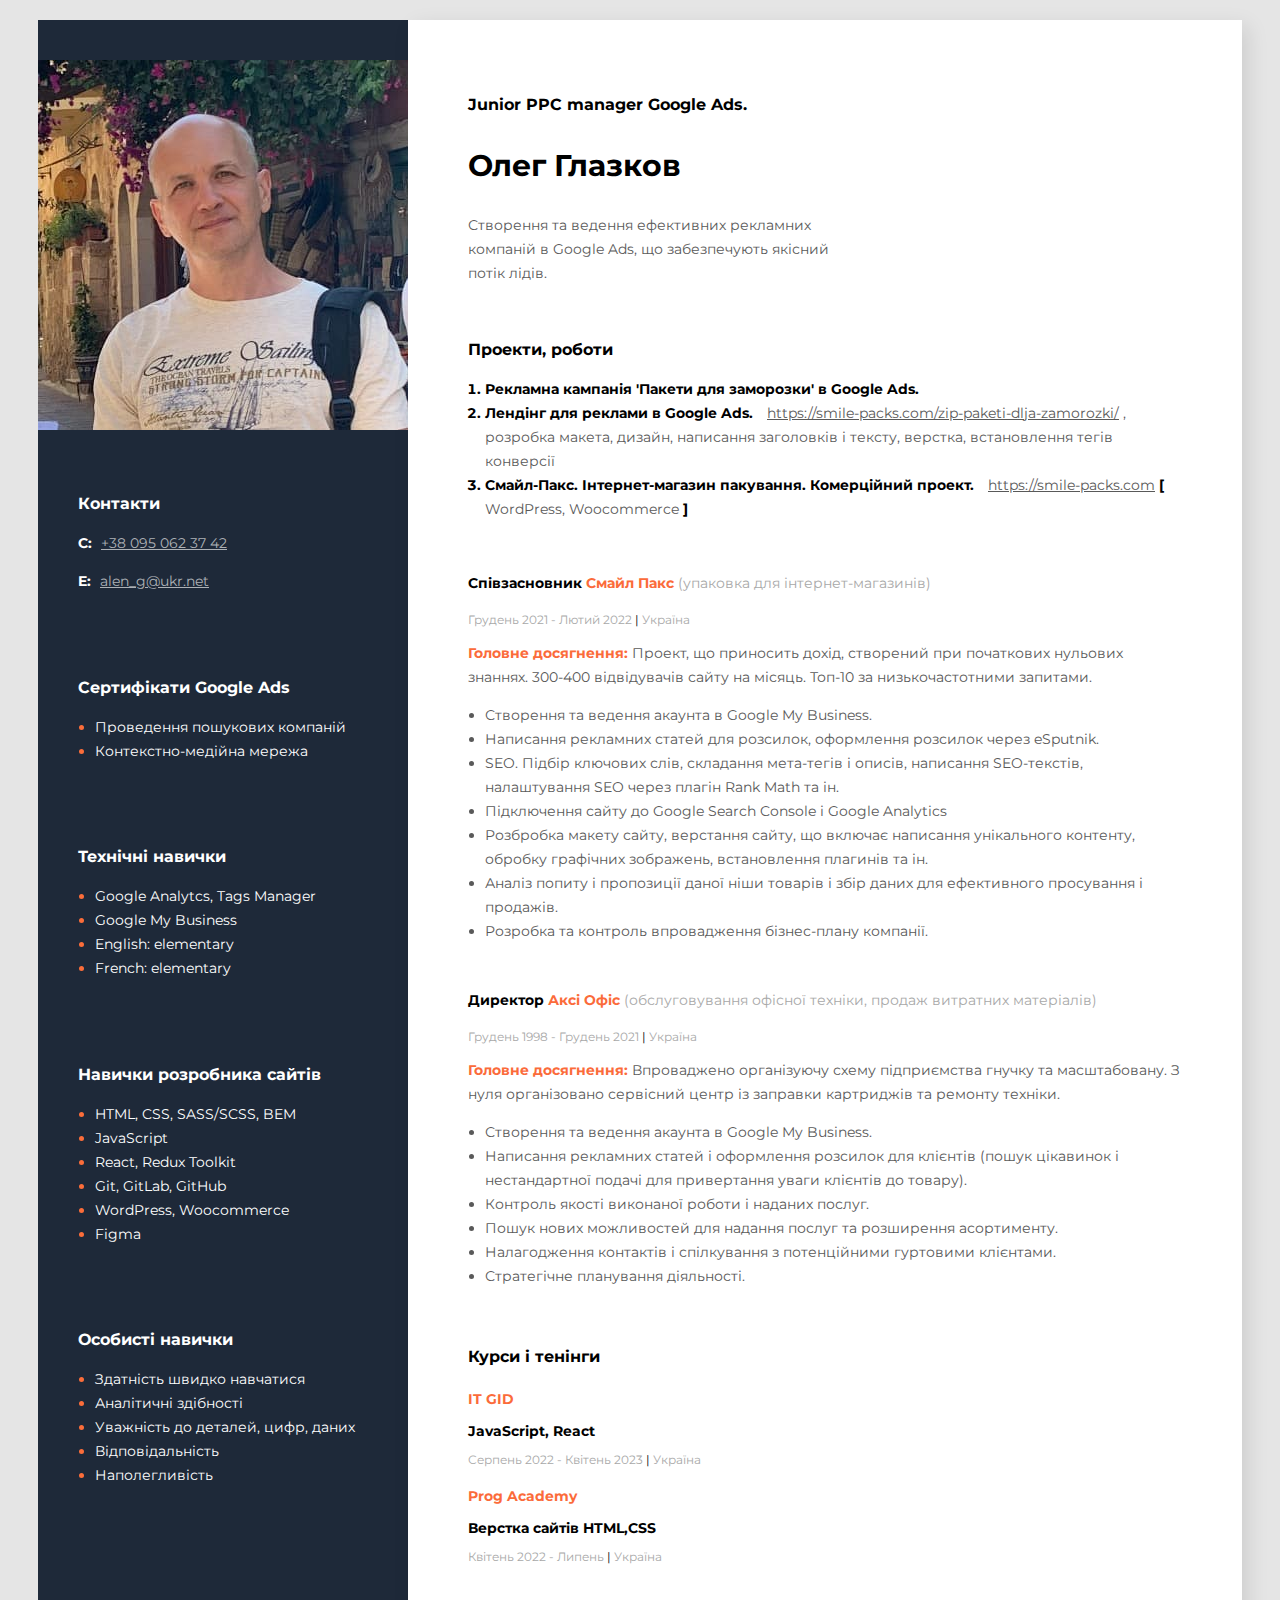
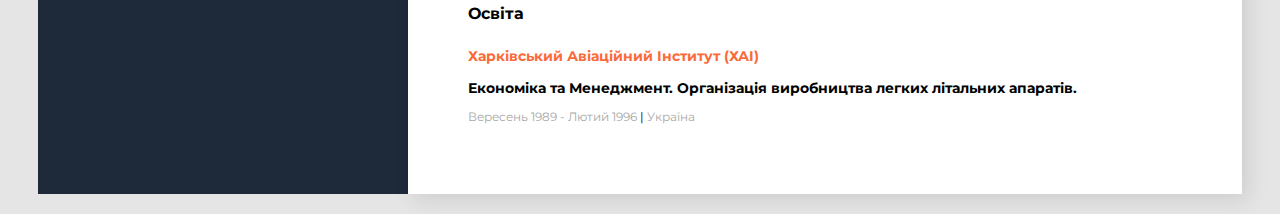
==== index.html @ 4b96b07b "PPC" ====
<!DOCTYPE html>
<html lang="ua">

<head>
    <meta charset="UTF-8">
    <meta name="viewport" content="width=device-width" , initiale-scale="1.0">
    <meta name='freelancehunt' content='8ac4616a92b067a'>
    <link rel="preconnect" href="https://fonts.googleapis.com">
    <link rel="preconnect" href="https://fonts.gstatic.com" crossorigin>
    <link href="https://fonts.googleapis.com/css2?family=Montserrat:wght@400;700&display=swap" rel="stylesheet">
    <link rel="stylesheet" href="./Styles/styles.css">
    <title>My resume</title>
</head>

<body>
    <div class="main">
        <div class="main_content">
            <div class="about">
                <h3 class="about_position">
                    Junior PPC manager Google Ads. </h3>
                <h2 class="about_name">Олег Глазков</h2>
                <p class="about_description">
                    Створення та ведення ефективних рекламних компаній в Google Ads, що забезпечують якісний потік лідів.
                </p>
            </div>
            <div class="projects">
                <h3 class="title">Проекти, роботи</h3>
                <ol class="projects_list">
                    <li class="projects_item">
                        Рекламна кампанія 'Пакети для заморозки' в Google Ads.
                    </li>
                    <li class="projects_item">
                        Лендінг для реклами в Google Ads.
                        <a href="https://smile-packs.com/zip-paketi-dlja-zamorozki/"
                            class="project_link">https://smile-packs.com/zip-paketi-dlja-zamorozki/</a>
                        <span class="project_string">
                            , розробка макета, дизайн, написання заголовків і тексту, верстка, встановлення тегів конверсії
                            
                        </span>
                    </li>
                    
                    <li class="projects_item">
                        Cмайл-Пакс. Інтернет-магазин пакування. Комерційний проект.
                        <span class="project_string">
                            <a href="https://smile-packs.com/" class="project_link">https://smile-packs.com</a>
                            <span class="project_bracked"> [ </span> WordPress,
                            Woocommerce <span class="project_bracked"> ]</span>
                        </span>
                    </li>
                </ol>
            </div>
            <!--Work Experience 1-->

            <!--Work Experience 2-->
            <div class="work">
                <h4 class="work_psition">Спiвзасновник <span class="organization">Смайл Пакс</span>
                    <span class="organization__profil">(упаковка для інтернет-магазинів)</span>
                </h4>
                <p class="period">Грудень 2021 - Лютий 2022 <span class="line">|</span> Україна</p>
                <p class="work_list_item"><span class="organization">
                        Головне досягнення:</span> Проект, що приносить дохід, створений при початкових нульових
                    знаннях. 300-400 відвідувачів сайту на місяць. Топ-10 за низькочастотними запитами.
                </p>
                <ul class="work_list">
                      <li class="work_list_item">
                        Створення та ведення акаунта в Google My Business.
                    </li>
                    <li class="work_list_item">
                        Написання рекламних статей для розсилок, оформлення розсилок через eSputnik.
                    </li>
                    <li class="work_list_item">
                        SEO. Підбір ключових слів, складання мета-тегів і описів, написання SEO-текстів, налаштування SEO через плагін Rank Math та ін.
                    </li>
                    <li class="work_list_item">
                        Підключення сайту до Google Search Console і Google Analytics
                    </li>
                    <li class="work_list_item">
                        Розбробка макету сайту, верстання сайту, що включає написання унікального контенту, обробку графічних зображень, встановлення плагинів та ін.
                    </li>
                    <li class="work_list_item">
                        Аналіз попиту і пропозиції даної ніши товарів і збір даних для ефективного просування і
                        продажів.
                    </li>
                    <li class="work_list_item">
                        Розробка та контроль впровадження бізнес-плану компанії.
                    </li>
                </ul>
            </div>
            <!--Work Experience 3-->
            <div class="work">
                <h4 class="work_psition">Директор <span class="organization">Аксi Офiс</span>
                    <span class="organization__profil">(обслуговування офісної техніки, продаж витратних
                        матеріалів)</span>
                </h4>
                <p class="period">Грудень 1998 - Грудень 2021 <span class="line">|</span> Україна</p>
                <p class="work_list_item"><span class="organization">
                        Головне досягнення:</span> Впроваджено організуючу схему підприємства гнучку та масштабовану.
                    З нуля організовано сервісний центр із заправки картриджів та ремонту техніки.
                </p>
                <ul class="work_list">
                    <li class="work_list_item">
                        Створення та ведення акаунта в Google My Business.
                    </li>
                    <li class="work_list_item">
                        Написання рекламних статей і оформлення розсилок для клієнтів (пошук цікавинок і нестандартної
                        подачі для привертання уваги клієнтів до товару).
                    </li>
                    <li class="work_list_item">
                        Контроль якості виконаної роботи і наданих послуг.
                    </li>
                    <li class="work_list_item">
                        Пошук нових можливостей для надання послуг та розширення асортименту.
                    </li>
                    <li class="work_list_item">
                        Налагодження контактів і спілкування з потенційними гуртовими клієнтами.
                    </li>
                    <li class="work_list_item">
                        Стратегічне планування діяльності.
                    </li>

                </ul>
            </div>
            <!--Courses-->
            <div class="education">
                <h3 class="title">Курси i тенiнги</h3>
                <h4 class="education_org">IT GID</h4>
                <p class="specialization">JavaScript, React</p>
                <p class="period">Серпень 2022 - Квітень 2023 <span class="line">|</span> Україна</p>

                <h4 class="education_org">Prog Academy</h4>
                <p class="specialization">Верстка сайтів HTML,CSS</p>
                <p class="period">Квiтень 2022 - Липень <span class="line">|</span> Україна</p>
            </div>
            <!--Education-->
            <div class="education">
                <h3 class="title">Освiта</h3>
                <h4 class="education_org">Харківський Авіаційний Iнститут (ХАI)</h4>
                <p class="specialization">Економiка та Менеджмент. Організація виробництва легких літальних апаратів.
                </p>
                <p class="period">Вересень 1989 - Лютий 1996 <span class="line">|</span> Україна</p>
                </ul>
            </div>
        </div>
        <!--SideBar-->
        <aside class="sidebar">
            <div class="area-photo">
                <img src="./img/foto_alen.jpg" alt="My photo" class="photo">
            </div>
            <!--Contacts-->
            <div class="contacts">
                <H3 class="sidebar-title">Контакти</H3>
                <p>
                    <span class="contact-type">C:</span>
                    <a href="tel:+380950623742" class="contact-link">+38 095 062 37 42</a>
                </p>
                </p>
                <span class="contact-type">E:</span>
                <a href="mailto:alen_g@ukr.net" class="contact-link">alen_g@ukr.net</a>
                </p>
            </div>
            <div class="tech_skils">
                <h3 class="sidebar-title">Сертифікати Google Ads</h3>
                <ul class="tech_skils_list">
                    <li class="tech_skils_item"> <span class="tech_skils_text">Проведення пошукових компаній</span></li>
                    <li class="tech_skils_item"> <span class="tech_skils_text">Контекстно-медійна мережа</span></li>
                </ul>
            </div>
            <!--Tech Skils-->
            <div class="tech_skils">
                <h3 class="sidebar-title">Технічні навички</h3>
                <ul class="tech_skils_list">
                    <li class="tech_skils_item"> <span class="tech_skils_text">Google Analytcs, Tags Manager</span></li>
                    <li class="tech_skils_item"> <span class="tech_skils_text">Google My Business</span></li>
                    <li class="tech_skils_item"> <span class="tech_skils_text">English: elementary </span></li>
                    <li class="tech_skils_item"> <span class="tech_skils_text">French: elementary </span></li>
                </ul>
            </div>
              <div class="tech_skils">
                <h3 class="sidebar-title">Навички розробника сайтів</h3>
                <ul class="tech_skils_list">
                    <li class="tech_skils_item"> <span class="tech_skils_text">HTML, CSS, SASS/SCSS, BEM</span></li>
                    <li class="tech_skils_item"> <span class="tech_skils_text">JavaScript</span></li>
                    <li class="tech_skils_item"> <span class="tech_skils_text">React, Redux Toolkit</span></li>
                    <li class="tech_skils_item"> <span class="tech_skils_text">Git, GitLab, GitHub</span></li>
                    <li class="tech_skils_item"> <span class="tech_skils_text">WordPress, Woocommerce</span></li>
                    <li class="tech_skils_item"> <span class="tech_skils_text">Figma</span></li>
                </ul>
            </div>
            <!--Soft Skils-->
            <div class="soft_skils">
                <h3 class="sidebar-title">Особистi навички</h3>
                <ul class="tech_skils_list">
                    <li class="tech_skils_item"> <span class="tech_skils_text">Здатність швидко навчатися</span></li>
                    <li class="tech_skils_item"> <span class="tech_skils_text">Аналітичні здібності</span></li>
                    <li class="tech_skils_item"> <span class="tech_skils_text">Уважність до деталей, цифр, даних</span></li>
                    <li class="tech_skils_item"> <span class="tech_skils_text">Відповідальність</span></li>
                    <li class="tech_skils_item"> <span class="tech_skils_text">Наполегливість</span></li>
                </ul>
            </div>
        </aside>
    </div>
</body>

</html>
---- Styles/styles.css ----
body {
  font-family: "Montserrat", sans-serif;
  background-color: #e5e5e5;
  overflow-wrap: break-word;
}

h2 {
  font-size: 30px;
}

.main {
  display: flex;
  flex-direction: row-reverse;
  margin: 20px 30px;
  font-size: 14px;
}

.main_content {
  display: flex;
  flex-direction: column;
  background-color: #fff;
  box-shadow: 6px 6px 20px rgb(0, 0, 0, 0.1);
  padding: 60px 60px;
}

.about {
  margin-bottom: 20px;
}

.about_position {
  font-style: normal;
  font-weight: bold;
  line-height: 17px;
  color: #000000;
  margin-bottom: 20px;
}

.about_name {
  font-style: normal;
  font-weight: 700;
  font-size: 45x;
  line-height: 55px;
  color: #000000;
  /* text-shadow: 0px 4px 4px rgba(0, 0, 0, 0.2), 0px 2px 2px rgba(0, 0, 0, 0.2); */
  margin-bottom: 20px;
}

.about_description {
  font-style: normal;
  font-weight: 400px;
  line-height: 24px;
  color: #595959;
  max-width: 400px;
}

.projects {
  margin-bottom: 20px;
}

.title {
  font-style: normal;
  font-weight: bold;
  font-size: 22x;
  line-height: 27px;
  color: #000000;
  margin-bottom: 10px;
}

.projects_list {
  padding: 0;
  margin-left: 17px;
}

.projects_item {
  font-style: normal;
  font-weight: bold;
  line-height: 24px;
  color: #000000;
}

.project_string,
.project_link {
  font-style: normal;
  font-weight: normal;
  line-height: 24px;
  color: #595959;
}

.project_link {
  margin-left: 10px;
}

.project_bracked {
  font-style: normal;
  font-weight: bold;
  line-height: 24px;
  color: #000000;
}

.work {
  margin-bottom: 15px;
}

.work_position {
  font-style: normal;
  font-weight: bold;
  line-height: 20px;
  color: #000000;
  margin-bottom: 10px;
}

.organization {
  font-weight: bold;
  line-height: 20px;
  color: #fb6b3a;
}
.organization__profil {
  font-weight: normal;
  color: #a8a8a8;
}

.period {
  font-style: normal;
  font-weight: normal;
  font-size: 12px;
  line-height: 15px;
  color: #a8a8a8;
  margin-bottom: 10px;
}

.line {
  font-style: normal;
  font-weight: normal;
  font-size: 12px;
  line-height: 15px;
  color: #000000;
}

.work_list {
  padding: 0;
  margin-left: 17px;
}

.work_list_item {
  font-style: normal;
  font-weight: 400px;
  line-height: 24px;
  color: #595959;
}

.education {
  margin-top: 10px;
}

.education_org {
  font-weight: bold;
  line-height: 20px;
  color: #fb6b3a;
  margin-bottom: 10px;
}

.specialization {
  font-weight: bold;
  line-height: 17px;
  color: #000000;
  margin-bottom: 10px;
}

.sidebar {
  display: flex;
  flex-direction: column;
  background-color: #1e2939;
  width: 370px;
}

.area-photo {
  width: 370px;
  margin-top: 40px;
  margin-bottom: 40px;
}

.photo {
  object-fit: cover;
  width: 100%;
}

.contacts,
.tech_skils,
.soft_skils {
  margin-left: 40px;
}

.contacts,
.tech_skils,
.soft_skils {
  margin-bottom: 50px;
}

.sidebar-title {
  color: #ffffff;
  font-style: normal;
  font-weight: bold;
  line-height: 27px;
  margin-bottom: 10px;
}

.contact-type {
  color: #ffffff;
  font-style: normal;
  font-weight: bold;
  line-height: 24px;
  margin-right: 5px;
}

.contact-link {
  color: #adb1b6;
  font-style: normal;
  font-weight: normal;
  line-height: 24px;
}

.tech_skils_list {
  color: #fff;
  padding: 0;
  margin-left: 17px;
}

.tech_skils_text {
  color: #fff;
  font-style: normal;
  font-weight: normal;
  line-height: 24px;
}

.tech_skils_item {
  color: #fb6d3a;
}

@media screen and (min-width: 329px) and (max-width: 767px) {
  .main {
    display: flex;
    flex-direction: column;
    margin: 15px 15px;
  }

  h2 {
    font-size: 22px;
  }

  .main_content {
    padding: 50px 30px;
  }

  .sidebar {
    display: flex;
    flex-direction: row;
    flex-wrap: wrap;
    justify-content: center;
    width: auto;
  }

  .contacts,
  .tech_skils,
  .soft_skils {
    margin-left: 30px;
    margin-right: 30px;
    margin-bottom: 30px;
    margin-top: 20px;
  }
}

@media screen and (min-width: 768px) and (max-width: 999px) {
  .main {
    display: flex;
    flex-direction: column;
    margin: 20px 30px;
  }

  .sidebar {
    display: flex;
    flex-direction: row;
    flex-wrap: wrap;
    justify-content: space-evenly;
    width: auto;
  }

  .contacts,
  .tech_skils,
  .soft_skils {
    margin-left: 15px;
    margin-right: 15px;
    margin-top: 20px;
  }

  .area-photo {
    width: 375px;
  }
}
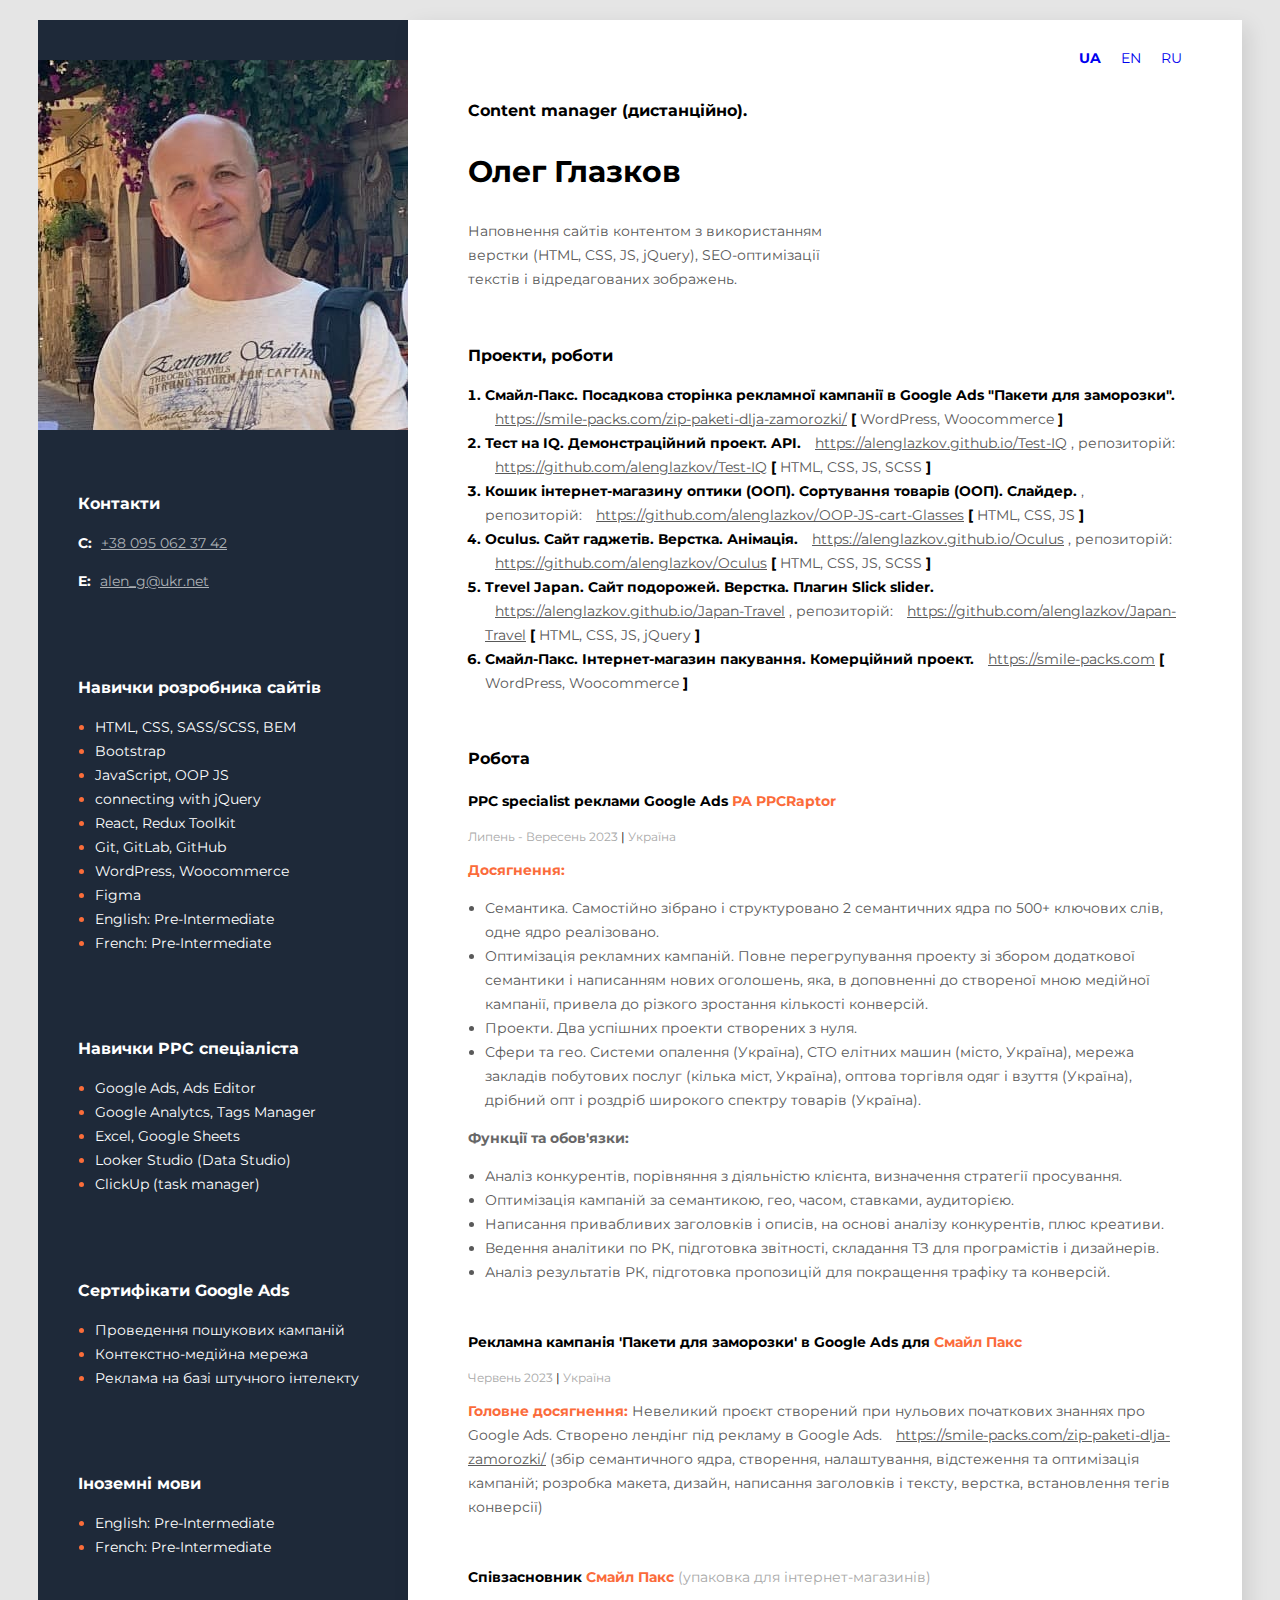
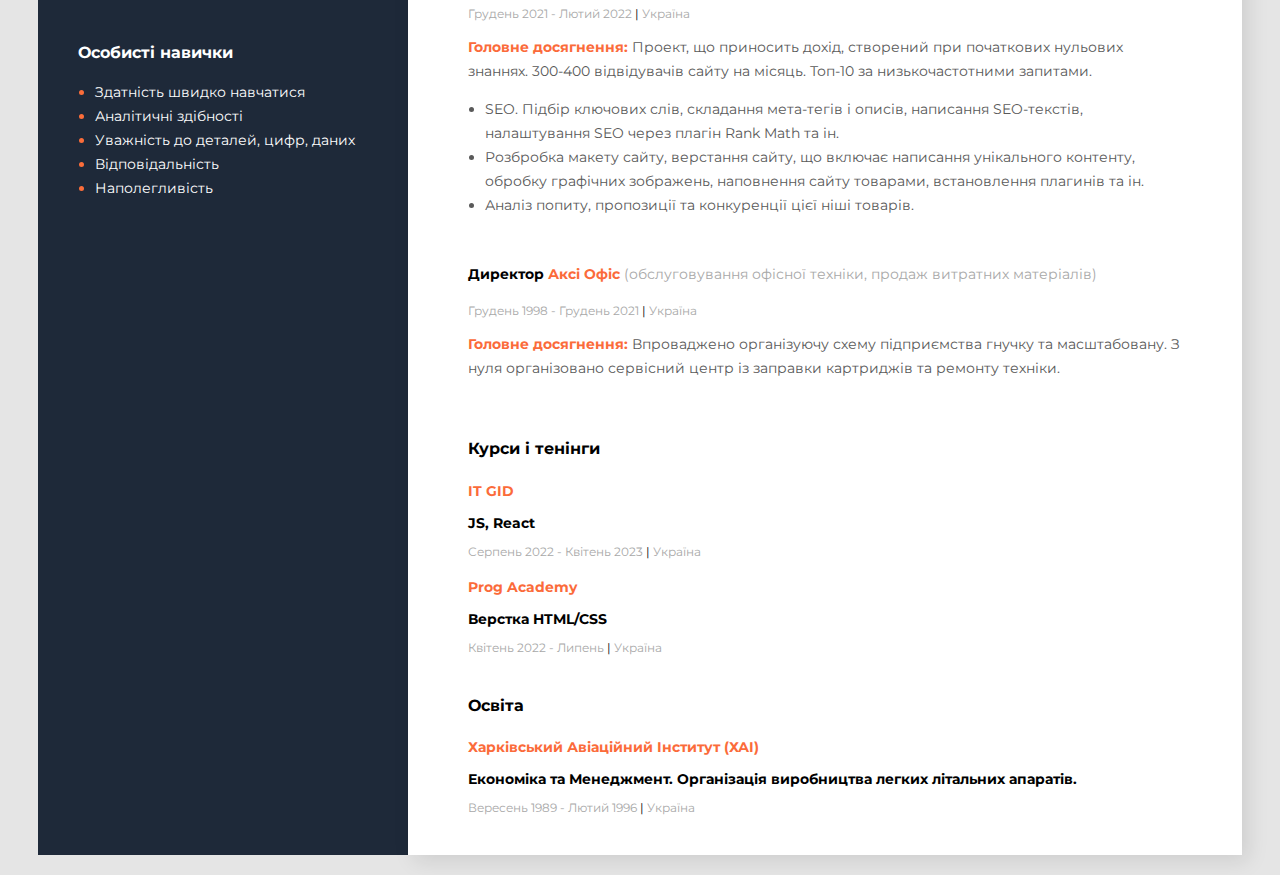
==== commit ab1dc13d: "New" ====
--- a/index.html
+++ b/index.html
@@ -15,30 +15,75 @@
 <body>
     <div class="main">
         <div class="main_content">
+            <div class="nav">
+                <div><a href="./index.html" class="nav__link nav__link_current">UA</a></div>
+                <div><a href="./en.html" class="nav__link">EN</a></div>
+                <div><a href="./ru.html" class="nav__link">RU</a></div>
+            </div>
             <div class="about">
                 <h3 class="about_position">
-                    Junior PPC manager Google Ads. </h3>
+                    Content manager (дистанційно).</h3>
                 <h2 class="about_name">Олег Глазков</h2>
                 <p class="about_description">
-                    Створення та ведення ефективних рекламних компаній в Google Ads, що забезпечують якісний потік лідів.
+                    Наповнення сайтів контентом з використанням верстки (HTML, CSS, JS, jQuery), SEO-оптимізації текстів і відредагованих зображень.
                 </p>
             </div>
             <div class="projects">
                 <h3 class="title">Проекти, роботи</h3>
                 <ol class="projects_list">
                     <li class="projects_item">
-                        Рекламна кампанія 'Пакети для заморозки' в Google Ads.
-                    </li>
-                    <li class="projects_item">
-                        Лендінг для реклами в Google Ads.
-                        <a href="https://smile-packs.com/zip-paketi-dlja-zamorozki/"
-                            class="project_link">https://smile-packs.com/zip-paketi-dlja-zamorozki/</a>
-                        <span class="project_string">
-                            , розробка макета, дизайн, написання заголовків і тексту, верстка, встановлення тегів конверсії
-                            
-                        </span>
-                    </li>
-                    
+                        Cмайл-Пакс. Посадкова сторінка рекламної кампанії в Google Ads "Пакети для заморозки".
+                        <span class="project_string">
+                            <a href="https://smile-packs.com/zip-paketi-dlja-zamorozki/" class="project_link">https://smile-packs.com/zip-paketi-dlja-zamorozki/</a>
+                            <span class="project_bracked"> [ </span> WordPress,
+                            Woocommerce <span class="project_bracked"> ]</span>
+                        </span>
+                    <li class="projects_item">
+                        Тест на IQ. Демонстраційний проект. API.
+                        <a href="https://alenglazkov.github.io/Test-IQ/"
+                            class="project_link">https://alenglazkov.github.io/Test-IQ</a>
+                        <span class="project_string">
+                            , репозиторій:
+                            <a href="https://github.com/alenglazkov/Test-IQ"
+                                class="project_link">https://github.com/alenglazkov/Test-IQ</a>
+                            <span class="project_bracked"> [ </span> HTML, CSS, JS, SCSS <span class="project_bracked">
+                                ]</span>
+                        </span>
+                    </li>
+                    <li class="projects_item">
+                        Кошик інтернет-магазину оптики (ООП). Сортування товарів (ООП). Слайдер.
+                        <span class="project_string">
+                            , репозиторій:
+                            <a href="https://github.com/alenglazkov/OOP-JS-cart-Glasses"
+                                class="project_link">https://github.com/alenglazkov/OOP-JS-cart-Glasses</a>
+                            <span class="project_bracked"> [ </span> HTML, CSS, JS<span class="project_bracked">
+                                ]</span>
+                        </span>
+                    </li>
+                    <li class="projects_item">
+                        Oculus. Сайт гаджетів. Верстка. Анімація.
+                        <a href="https://alenglazkov.github.io/Oculus/"
+                            class="project_link">https://alenglazkov.github.io/Oculus</a>
+                        <span class="project_string">
+                            , репозиторій:
+                            <a href="https://github.com/alenglazkov/Oculus"
+                                class="project_link">https://github.com/alenglazkov/Oculus</a>
+                            <span class="project_bracked"> [ </span> HTML, CSS, JS, SCSS <span class="project_bracked">
+                                ]</span>
+                        </span>
+                    </li>
+                    <li class="projects_item">
+                        Trevel Japan. Сайт подорожей. Верстка. Плагин Slick slider.
+                        <span class="project_string">
+                            <a href="https://alenglazkov.github.io/Japan-Travel/"
+                                class="project_link">https://alenglazkov.github.io/Japan-Travel</a>
+                            , репозиторій:
+                            <a href="https://github.com/alenglazkov/Japan-Travel"
+                                class="project_link">https://github.com/alenglazkov/Japan-Travel</a>
+                            <span class="project_bracked"> [ </span> HTML, CSS, JS, jQuery<span class="project_bracked">
+                                ]</span>
+                        </span>
+                    </li>
                     <li class="projects_item">
                         Cмайл-Пакс. Інтернет-магазин пакування. Комерційний проект.
                         <span class="project_string">
@@ -50,7 +95,66 @@
                 </ol>
             </div>
             <!--Work Experience 1-->
-
+            <div class="work">
+                <h3 class="title">Робота</h3>
+                <h4 class="work_psition">PPC specialist реклами Google Ads <span class="organization">  РА PPCRaptor</span>
+                    <span class="organization__profil"></span>
+                </h4>
+                <p class="period">Липень - Вересень 2023 <span class="line">|</span> Україна</p>
+                <p class="work_list_item"><span class="organization">
+                        Досягнення:</span>
+                </p>
+                <ul class="work_list">
+                      <li class="work_list_item">
+                        Семантика. Самостійно зібрано і структуровано 2 семантичних ядра по 500+ ключових слів, одне ядро реалізовано.
+                    </li>
+                    <li class="work_list_item">
+                        Оптимізація рекламних кампаній. Повне перегрупування проекту зі збором додаткової семантики і написанням нових оголошень, яка, в доповненні до створеної мною медійної кампанії, привела до різкого зростання кількості конверсій.
+                    </li>
+                    <li class="work_list_item">
+                        Проекти. Два успішних проекти створених з нуля.
+                    </li>
+                    <li class="work_list_item">
+                        Сфери та гео. Системи опалення (Україна), СТО елітних машин (місто, Україна), мережа закладів побутових послуг (кілька міст, Україна), оптова торгівля одяг і взуття (Україна), дрібний опт і роздріб широкого спектру товарів (Україна).
+                    </li>
+                </ul>
+                <p class="work_list_item"><span class="organization__function">
+                    Функції та обов'язки:</span>
+            </p>
+            <ul class="work_list">
+                <li class="work_list_item">
+                    Аналіз конкурентів, порівняння з діяльністю клієнта, визначення стратегії просування.
+                </li>
+                <li class="work_list_item">
+                    Оптимізація кампаній за семантикою, гео, часом, ставками, аудиторією.
+                </li>
+                <li class="work_list_item">
+                    Написання привабливих заголовків і описів, на основі аналізу конкурентів, плюс креативи.
+                </li>
+                <li class="work_list_item">
+                    Ведення аналітики по РК, підготовка звітності, складання ТЗ для програмістів і дизайнерів.
+                </li>
+                <li class="work_list_item">
+                    Аналіз результатів РК, підготовка пропозицій для покращення трафіку та конверсій.
+                </li>
+          </ul>
+            </div>
+            <!--Work Experience 1-->
+            <div class="work">
+                <h4 class="work_psition">Рекламна кампанія 'Пакети для заморозки' в Google Ads для <span class="organization">Смайл Пакс</span>
+                    <span class="organization__profil"></span>
+                </h4>
+                <p class="period">Червень 2023 <span class="line">|</span> Україна</p>
+                <p class="work_list_item"><span class="organization">
+                        Головне досягнення:</span> Невеликий проєкт створений при нульових початкових знаннях про Google Ads. 
+                        Створено лендінг під рекламу в Google Ads. 
+                        <a href="https://smile-packs.com/zip-paketi-dlja-zamorozki/"
+                        class="project_link">https://smile-packs.com/zip-paketi-dlja-zamorozki/</a>
+                    <span class="project_string">
+                         (збір семантичного ядра, створення, налаштування, відстеження та оптимізація кампаній; розробка макета, дизайн, написання заголовків і тексту, верстка, встановлення тегів конверсії)
+                    </span>
+                </p>
+            </div>
             <!--Work Experience 2-->
             <div class="work">
                 <h4 class="work_psition">Спiвзасновник <span class="organization">Смайл Пакс</span>
@@ -62,27 +166,14 @@
                     знаннях. 300-400 відвідувачів сайту на місяць. Топ-10 за низькочастотними запитами.
                 </p>
                 <ul class="work_list">
-                      <li class="work_list_item">
-                        Створення та ведення акаунта в Google My Business.
-                    </li>
-                    <li class="work_list_item">
-                        Написання рекламних статей для розсилок, оформлення розсилок через eSputnik.
-                    </li>
                     <li class="work_list_item">
                         SEO. Підбір ключових слів, складання мета-тегів і описів, написання SEO-текстів, налаштування SEO через плагін Rank Math та ін.
                     </li>
                     <li class="work_list_item">
-                        Підключення сайту до Google Search Console і Google Analytics
-                    </li>
-                    <li class="work_list_item">
-                        Розбробка макету сайту, верстання сайту, що включає написання унікального контенту, обробку графічних зображень, встановлення плагинів та ін.
-                    </li>
-                    <li class="work_list_item">
-                        Аналіз попиту і пропозиції даної ніши товарів і збір даних для ефективного просування і
-                        продажів.
-                    </li>
-                    <li class="work_list_item">
-                        Розробка та контроль впровадження бізнес-плану компанії.
+                        Розбробка макету сайту, верстання сайту, що включає написання унікального контенту, обробку графічних зображень, наповнення сайту товарами, встановлення плагинів та ін.
+                    </li>
+                    <li class="work_list_item">
+                        Аналіз попиту, пропозиції та конкуренції цієї ніші товарів.
                     </li>
                 </ul>
             </div>
@@ -97,38 +188,17 @@
                         Головне досягнення:</span> Впроваджено організуючу схему підприємства гнучку та масштабовану.
                     З нуля організовано сервісний центр із заправки картриджів та ремонту техніки.
                 </p>
-                <ul class="work_list">
-                    <li class="work_list_item">
-                        Створення та ведення акаунта в Google My Business.
-                    </li>
-                    <li class="work_list_item">
-                        Написання рекламних статей і оформлення розсилок для клієнтів (пошук цікавинок і нестандартної
-                        подачі для привертання уваги клієнтів до товару).
-                    </li>
-                    <li class="work_list_item">
-                        Контроль якості виконаної роботи і наданих послуг.
-                    </li>
-                    <li class="work_list_item">
-                        Пошук нових можливостей для надання послуг та розширення асортименту.
-                    </li>
-                    <li class="work_list_item">
-                        Налагодження контактів і спілкування з потенційними гуртовими клієнтами.
-                    </li>
-                    <li class="work_list_item">
-                        Стратегічне планування діяльності.
-                    </li>
-
-                </ul>
+                        
             </div>
             <!--Courses-->
             <div class="education">
                 <h3 class="title">Курси i тенiнги</h3>
                 <h4 class="education_org">IT GID</h4>
-                <p class="specialization">JavaScript, React</p>
+                <p class="specialization">JS, React</p>
                 <p class="period">Серпень 2022 - Квітень 2023 <span class="line">|</span> Україна</p>
 
                 <h4 class="education_org">Prog Academy</h4>
-                <p class="specialization">Верстка сайтів HTML,CSS</p>
+                <p class="specialization">Верстка HTML/CSS</p>
                 <p class="period">Квiтень 2022 - Липень <span class="line">|</span> Україна</p>
             </div>
             <!--Education-->
@@ -158,32 +228,46 @@
                 <a href="mailto:alen_g@ukr.net" class="contact-link">alen_g@ukr.net</a>
                 </p>
             </div>
-            <div class="tech_skils">
-                <h3 class="sidebar-title">Сертифікати Google Ads</h3>
-                <ul class="tech_skils_list">
-                    <li class="tech_skils_item"> <span class="tech_skils_text">Проведення пошукових компаній</span></li>
-                    <li class="tech_skils_item"> <span class="tech_skils_text">Контекстно-медійна мережа</span></li>
-                </ul>
-            </div>
             <!--Tech Skils-->
             <div class="tech_skils">
-                <h3 class="sidebar-title">Технічні навички</h3>
-                <ul class="tech_skils_list">
-                    <li class="tech_skils_item"> <span class="tech_skils_text">Google Analytcs, Tags Manager</span></li>
-                    <li class="tech_skils_item"> <span class="tech_skils_text">Google My Business</span></li>
-                    <li class="tech_skils_item"> <span class="tech_skils_text">English: elementary </span></li>
-                    <li class="tech_skils_item"> <span class="tech_skils_text">French: elementary </span></li>
-                </ul>
-            </div>
-              <div class="tech_skils">
                 <h3 class="sidebar-title">Навички розробника сайтів</h3>
                 <ul class="tech_skils_list">
                     <li class="tech_skils_item"> <span class="tech_skils_text">HTML, CSS, SASS/SCSS, BEM</span></li>
-                    <li class="tech_skils_item"> <span class="tech_skils_text">JavaScript</span></li>
+                    <li class="tech_skils_item"> <span class="tech_skils_text">Bootstrap</span></li>
+                    <li class="tech_skils_item"> <span class="tech_skils_text">JavaScript, OOP JS</span></li>
+                    <li class="tech_skils_item"> <span class="tech_skils_text">connecting with jQuery</span></li>
                     <li class="tech_skils_item"> <span class="tech_skils_text">React, Redux Toolkit</span></li>
                     <li class="tech_skils_item"> <span class="tech_skils_text">Git, GitLab, GitHub</span></li>
                     <li class="tech_skils_item"> <span class="tech_skils_text">WordPress, Woocommerce</span></li>
+                    <!-- <li class="tech_skils_item"> <span class="tech_skils_text">Gulp</span></li> -->
                     <li class="tech_skils_item"> <span class="tech_skils_text">Figma</span></li>
+                    <li class="tech_skils_item"> <span class="tech_skils_text">English: Pre-Intermediate </span></li>
+                    <li class="tech_skils_item"> <span class="tech_skils_text">French: Pre-Intermediate </span></li>
+                </ul>
+            </div>
+            <div class="tech_skils">
+                <h3 class="sidebar-title">Навички PPC спеціаліста</h3>
+                <ul class="tech_skils_list">
+                    <li class="tech_skils_item"> <span class="tech_skils_text">Google Ads, Ads Editor</span></li>
+                    <li class="tech_skils_item"> <span class="tech_skils_text">Google Analytcs, Tags Manager</span></li>
+                    <li class="tech_skils_item"> <span class="tech_skils_text">Excel, Google Sheets</span></li>
+                    <li class="tech_skils_item"> <span class="tech_skils_text">Looker Studio (Data Studio)</span></li>
+                    <li class="tech_skils_item"> <span class="tech_skils_text">ClickUp (task manager)</span></li>
+                </ul>
+            </div>
+            <div class="tech_skils">
+                <h3 class="sidebar-title">Сертифікати Google Ads</h3>
+                <ul class="tech_skils_list">
+                    <li class="tech_skils_item"> <span class="tech_skils_text">Проведення пошукових кампаній</span></li>
+                    <li class="tech_skils_item"> <span class="tech_skils_text">Контекстно-медійна мережа</span></li>
+                    <li class="tech_skils_item"> <span class="tech_skils_text">Реклама на базі штучного інтелекту</span></li>
+                </ul>
+            </div>
+            <div class="tech_skils">
+                <h3 class="sidebar-title">Іноземні мови</h3>
+                <ul class="tech_skils_list">
+                    <li class="tech_skils_item"> <span class="tech_skils_text">English: Pre-Intermediate </span></li>
+                    <li class="tech_skils_item"> <span class="tech_skils_text">French: Pre-Intermediate </span></li>
                 </ul>
             </div>
             <!--Soft Skils-->
--- a/Styles/styles.css
+++ b/Styles/styles.css
@@ -20,7 +20,30 @@
   flex-direction: column;
   background-color: #fff;
   box-shadow: 6px 6px 20px rgb(0, 0, 0, 0.1);
-  padding: 60px 60px;
+  padding: 30px 60px;
+}
+
+.nav {
+  display: inline-flex;
+  justify-content: flex-end;
+  font-style: normal;
+  font-weight: normal;
+  line-height: 16px;
+  color: #000000;
+  margin-bottom: 20px;
+}
+
+.nav__link {
+  margin-left: 20px;
+  text-decoration: none;
+}
+
+.nav__link:hover {
+  color: red;
+}
+
+.nav__link_current {
+  font-weight: bold;
 }
 
 .about {
@@ -113,6 +136,11 @@
   font-weight: bold;
   line-height: 20px;
   color: #fb6b3a;
+}
+.organization__function {
+  font-weight: bold;
+  line-height: 20px;
+  color: #676767;
 }
 .organization__profil {
   font-weight: normal;
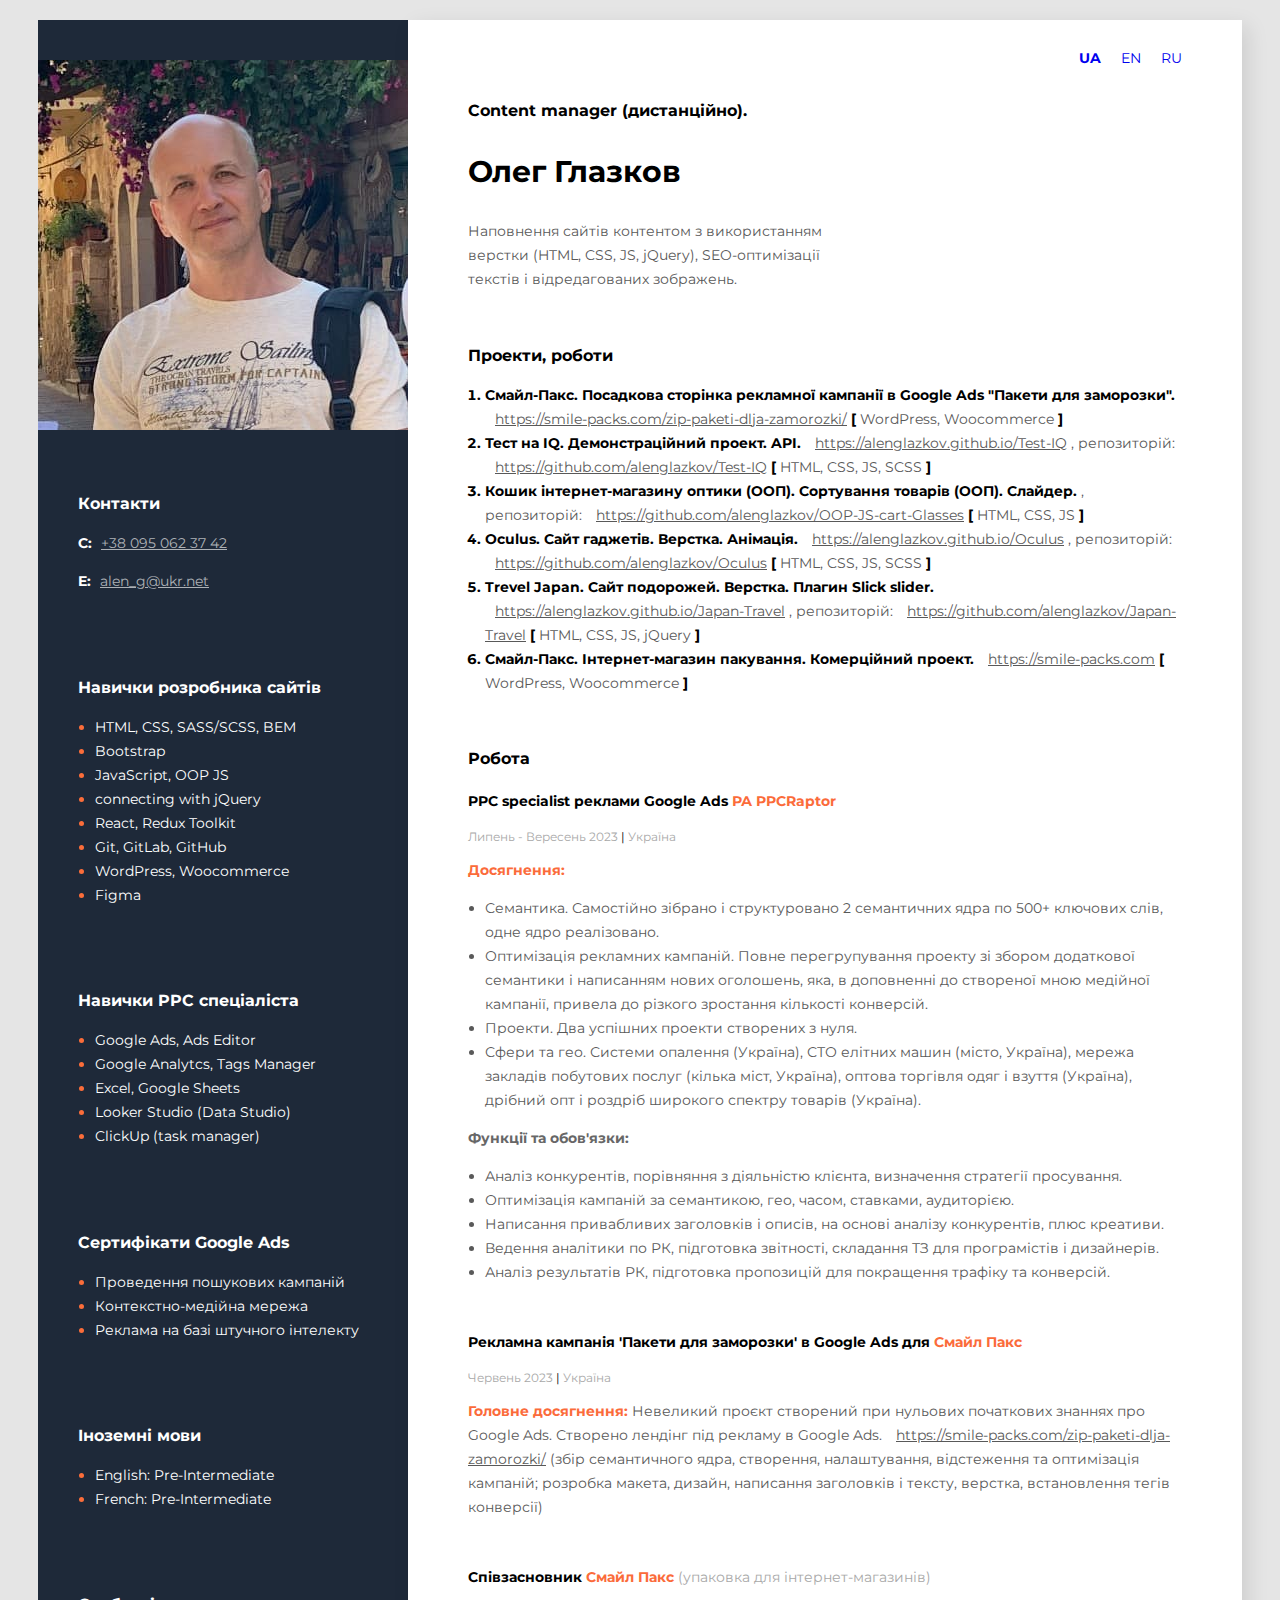
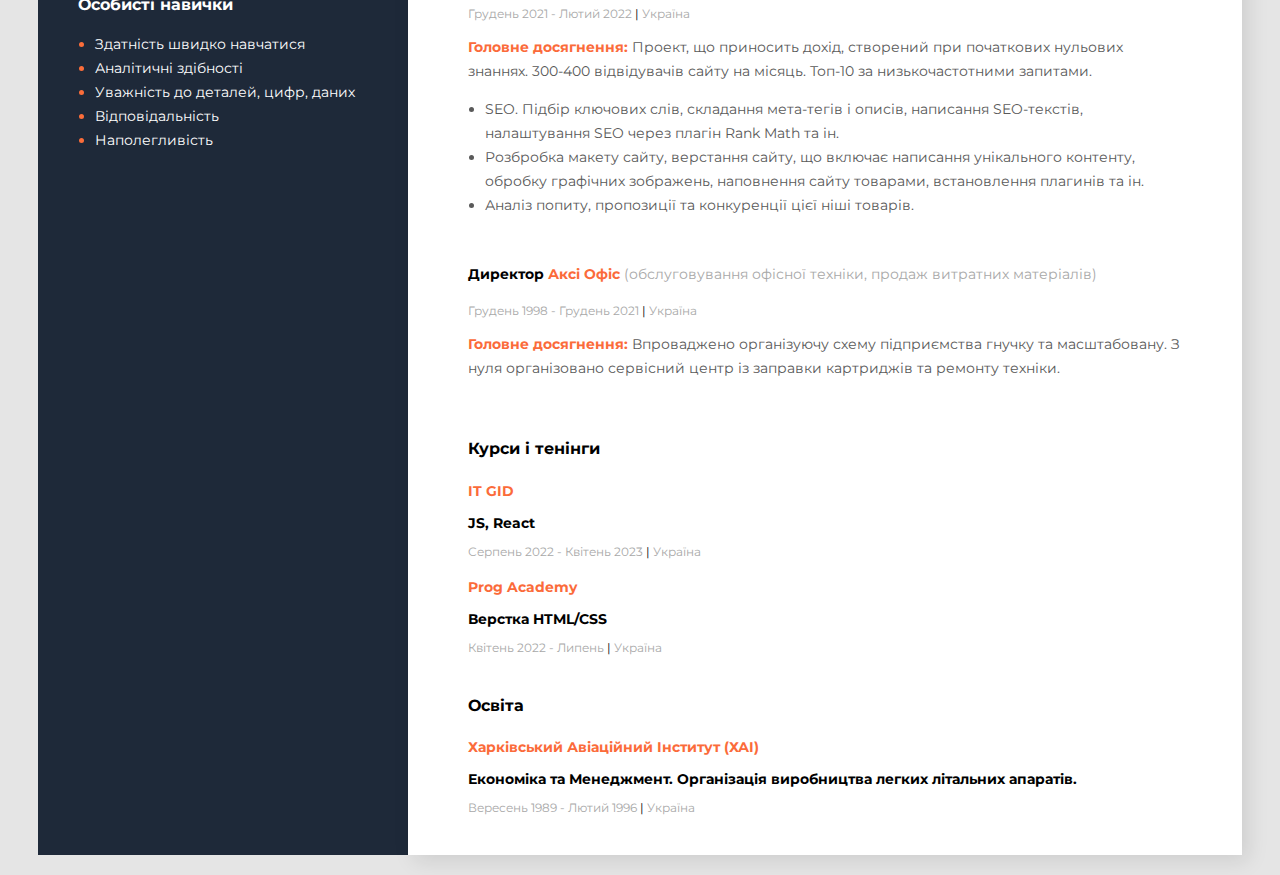
==== commit 92c8cc32: "Update index.html" ====
--- a/index.html
+++ b/index.html
@@ -241,8 +241,6 @@
                     <li class="tech_skils_item"> <span class="tech_skils_text">WordPress, Woocommerce</span></li>
                     <!-- <li class="tech_skils_item"> <span class="tech_skils_text">Gulp</span></li> -->
                     <li class="tech_skils_item"> <span class="tech_skils_text">Figma</span></li>
-                    <li class="tech_skils_item"> <span class="tech_skils_text">English: Pre-Intermediate </span></li>
-                    <li class="tech_skils_item"> <span class="tech_skils_text">French: Pre-Intermediate </span></li>
                 </ul>
             </div>
             <div class="tech_skils">
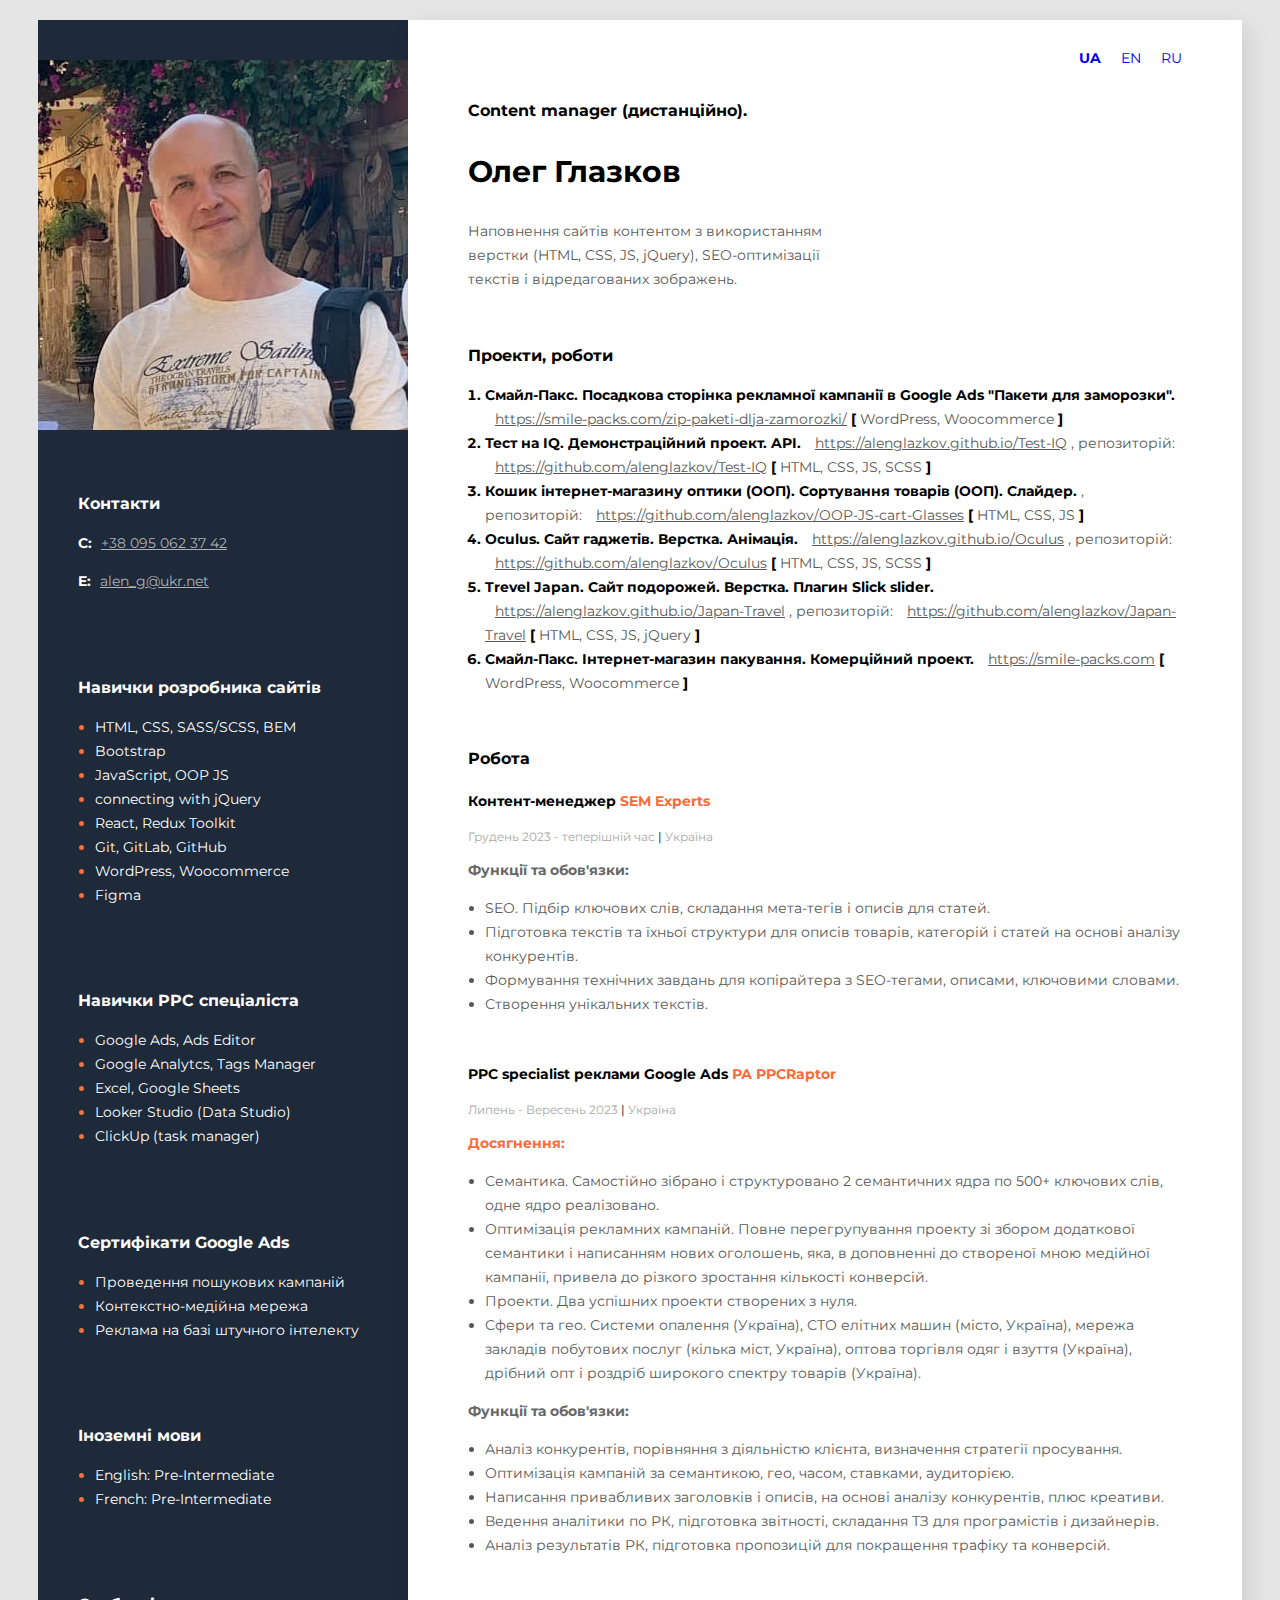
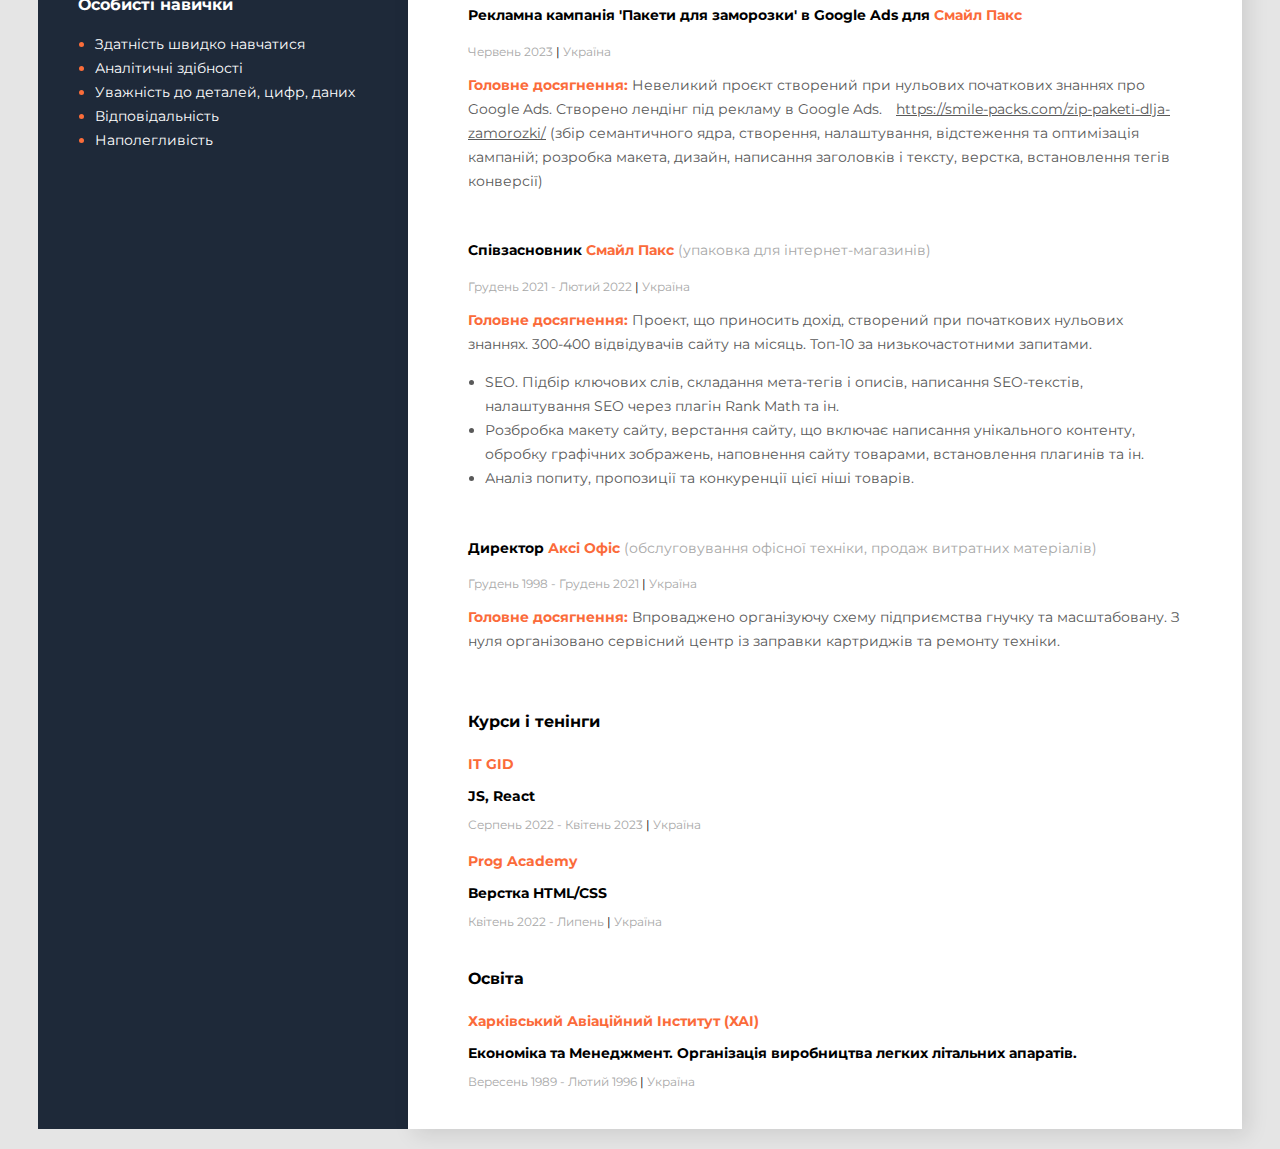
==== commit 2503d34c: "New" ====
--- a/index.html
+++ b/index.html
@@ -94,9 +94,35 @@
                     </li>
                 </ol>
             </div>
+            <!--Work Experience 0-->
+            <div class="work">
+                <h3 class="title">Робота</h3>
+                <h4 class="work_psition">Контент-менеджер <span class="organization">  SEM Experts</span>
+                    <span class="organization__profil"></span>
+                </h4>
+                <p class="period">Грудень 2023 - теперішній час <span class="line">|</span> Україна</p>
+               
+                <p class="work_list_item"><span class="organization__function">
+                    Функції та обов'язки:</span>
+               </p>
+            <ul class="work_list">
+                <li class="work_list_item">
+                    SEO. Підбір ключових слів, складання мета-тегів і описів для статей.
+                </li>
+                <li class="work_list_item">
+                    Підготовка текстів та їхньої структури для описів товарів, категорій і статей на основі аналізу конкурентів.
+                </li>
+                <li class="work_list_item">
+                    Формування технічних завдань для копірайтера з SEO-тегами, описами, ключовими словами.
+                </li>
+                <li class="work_list_item">
+                    Створення унікальних текстів.
+                </li>
+          </ul>
+            </div>
             <!--Work Experience 1-->
             <div class="work">
-                <h3 class="title">Робота</h3>
+                
                 <h4 class="work_psition">PPC specialist реклами Google Ads <span class="organization">  РА PPCRaptor</span>
                     <span class="organization__profil"></span>
                 </h4>
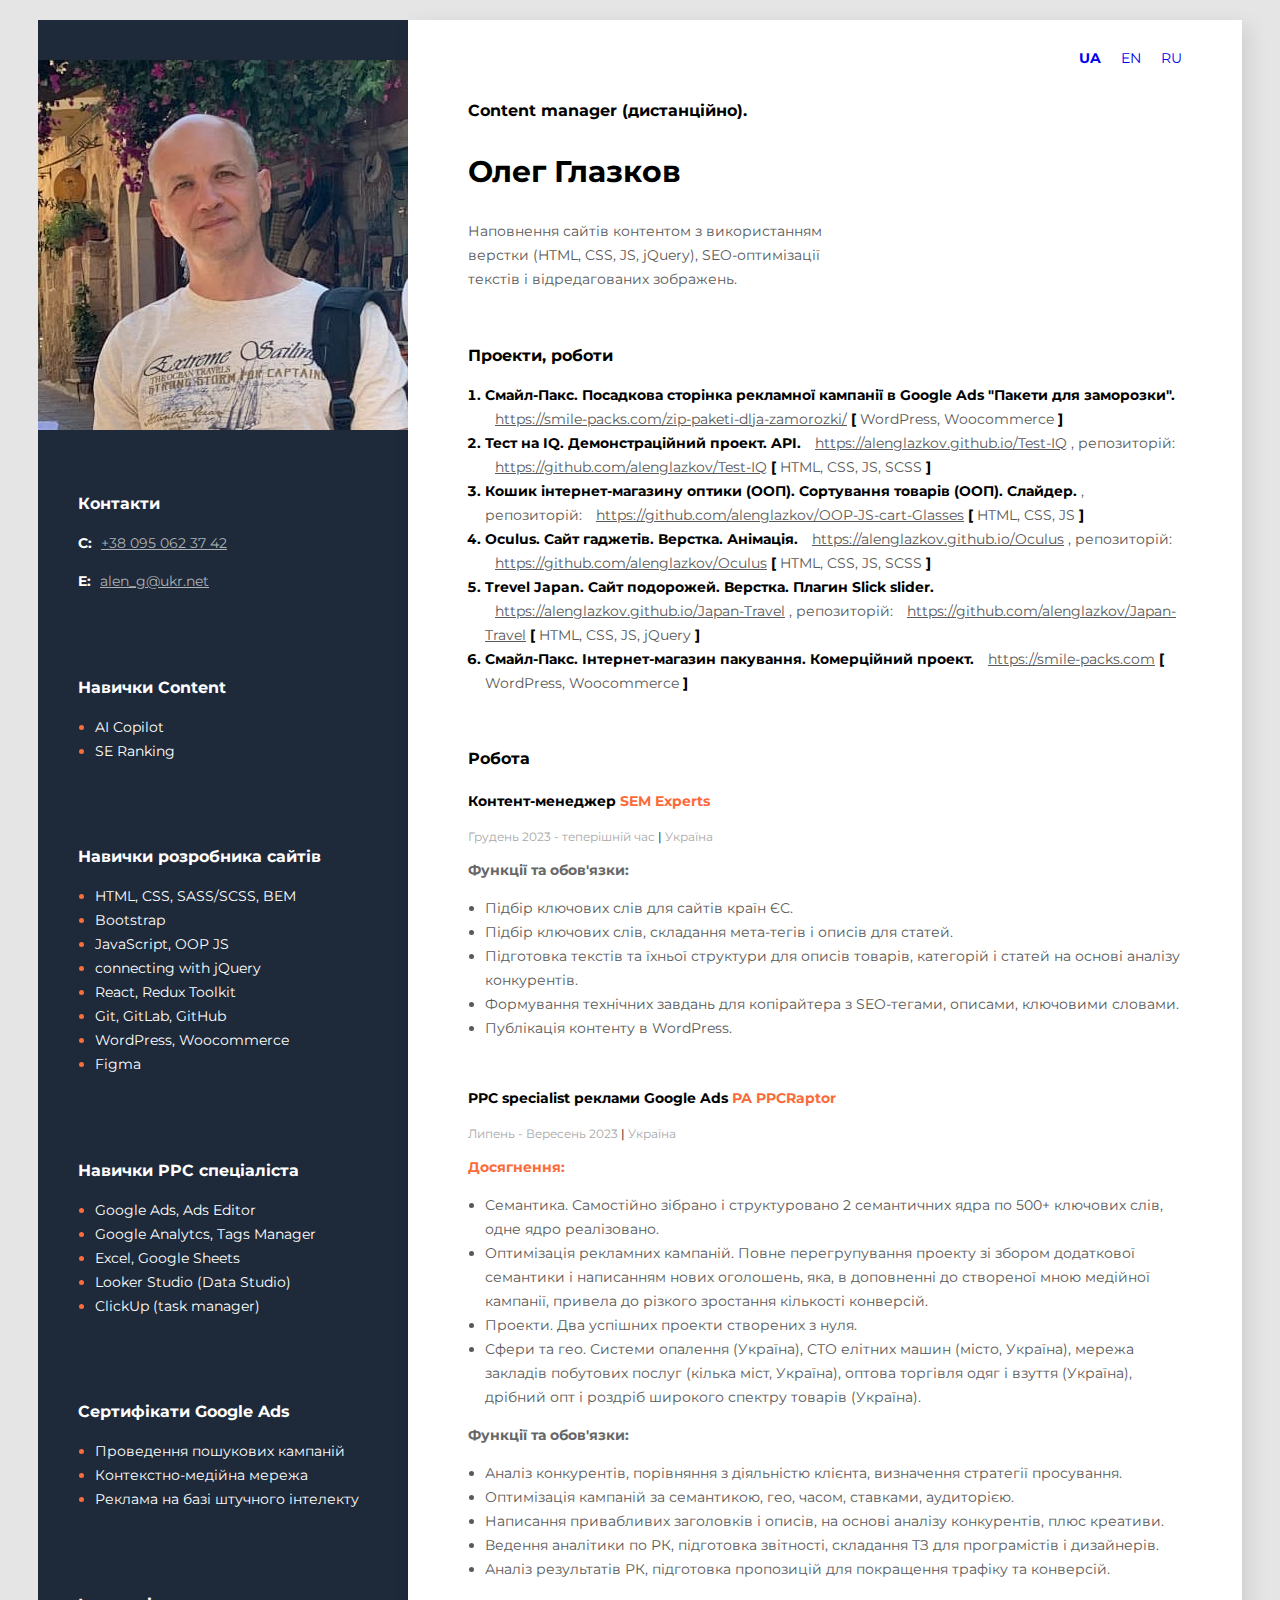
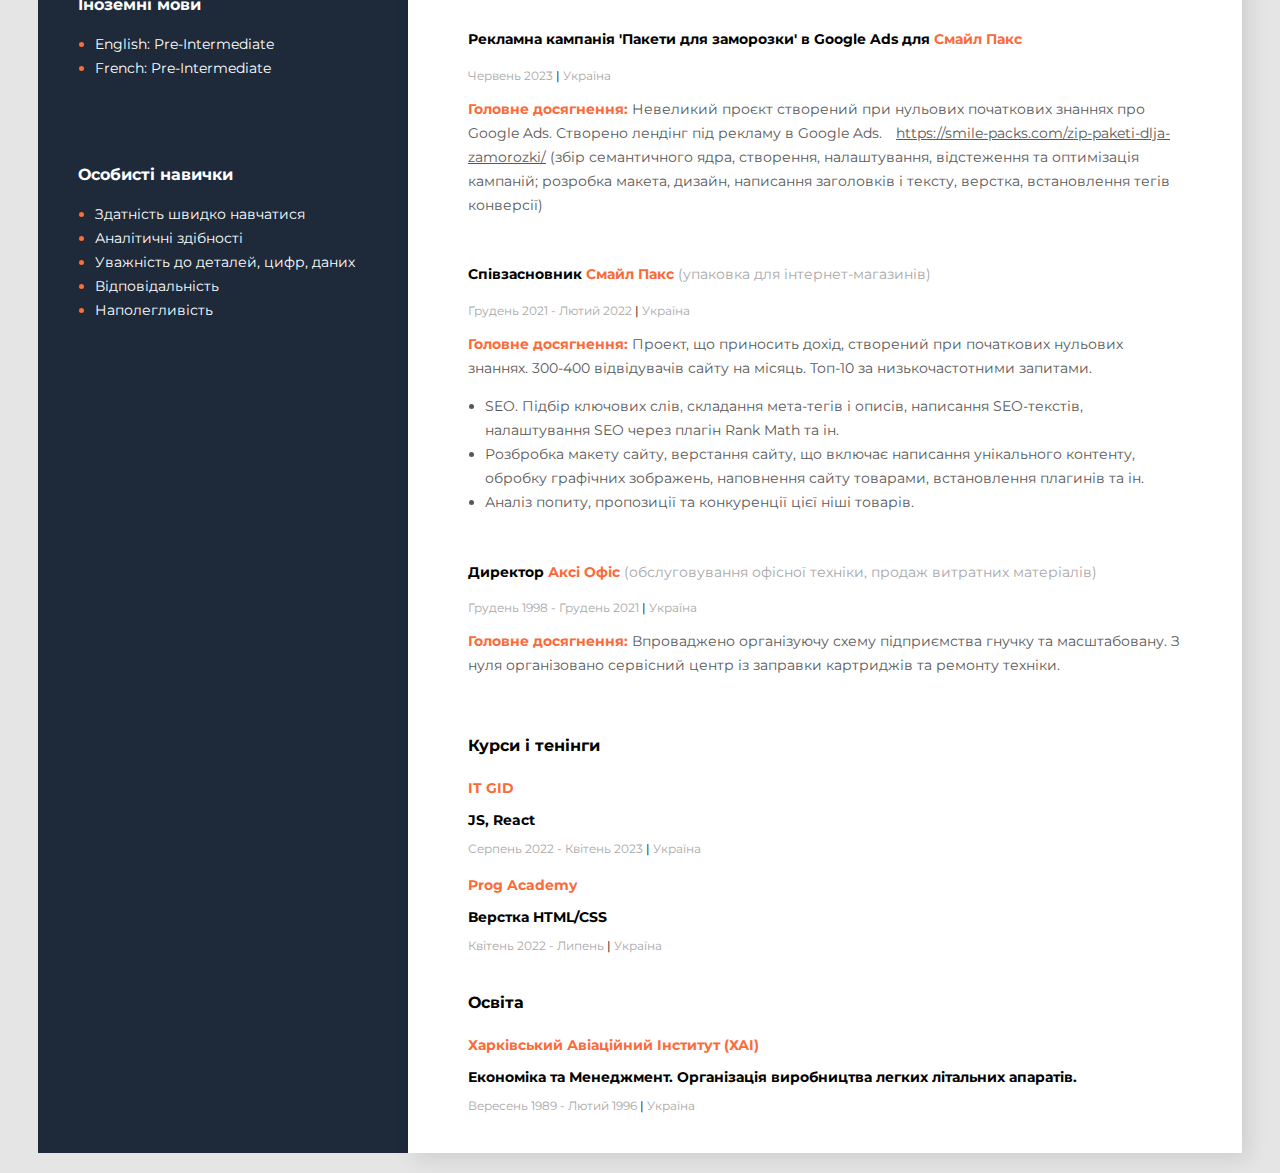
==== commit 6db179ec: "New" ====
--- a/index.html
+++ b/index.html
@@ -107,7 +107,10 @@
                </p>
             <ul class="work_list">
                 <li class="work_list_item">
-                    SEO. Підбір ключових слів, складання мета-тегів і описів для статей.
+                    Підбір ключових слів для сайтів країн ЄС.
+                </li>
+                <li class="work_list_item">
+                    Підбір ключових слів, складання мета-тегів і описів для статей.
                 </li>
                 <li class="work_list_item">
                     Підготовка текстів та їхньої структури для описів товарів, категорій і статей на основі аналізу конкурентів.
@@ -116,7 +119,7 @@
                     Формування технічних завдань для копірайтера з SEO-тегами, описами, ключовими словами.
                 </li>
                 <li class="work_list_item">
-                    Створення унікальних текстів.
+                    Публікація контенту в WordPress.
                 </li>
           </ul>
             </div>
@@ -256,6 +259,13 @@
             </div>
             <!--Tech Skils-->
             <div class="tech_skils">
+                <h3 class="sidebar-title">Навички Content</h3>
+                <ul class="tech_skils_list">
+                    <li class="tech_skils_item"> <span class="tech_skils_text">AI Copilot</span></li>
+                    <li class="tech_skils_item"> <span class="tech_skils_text">SE Ranking</span></li>
+                </ul>
+            </div>
+            <div class="tech_skils">
                 <h3 class="sidebar-title">Навички розробника сайтів</h3>
                 <ul class="tech_skils_list">
                     <li class="tech_skils_item"> <span class="tech_skils_text">HTML, CSS, SASS/SCSS, BEM</span></li>
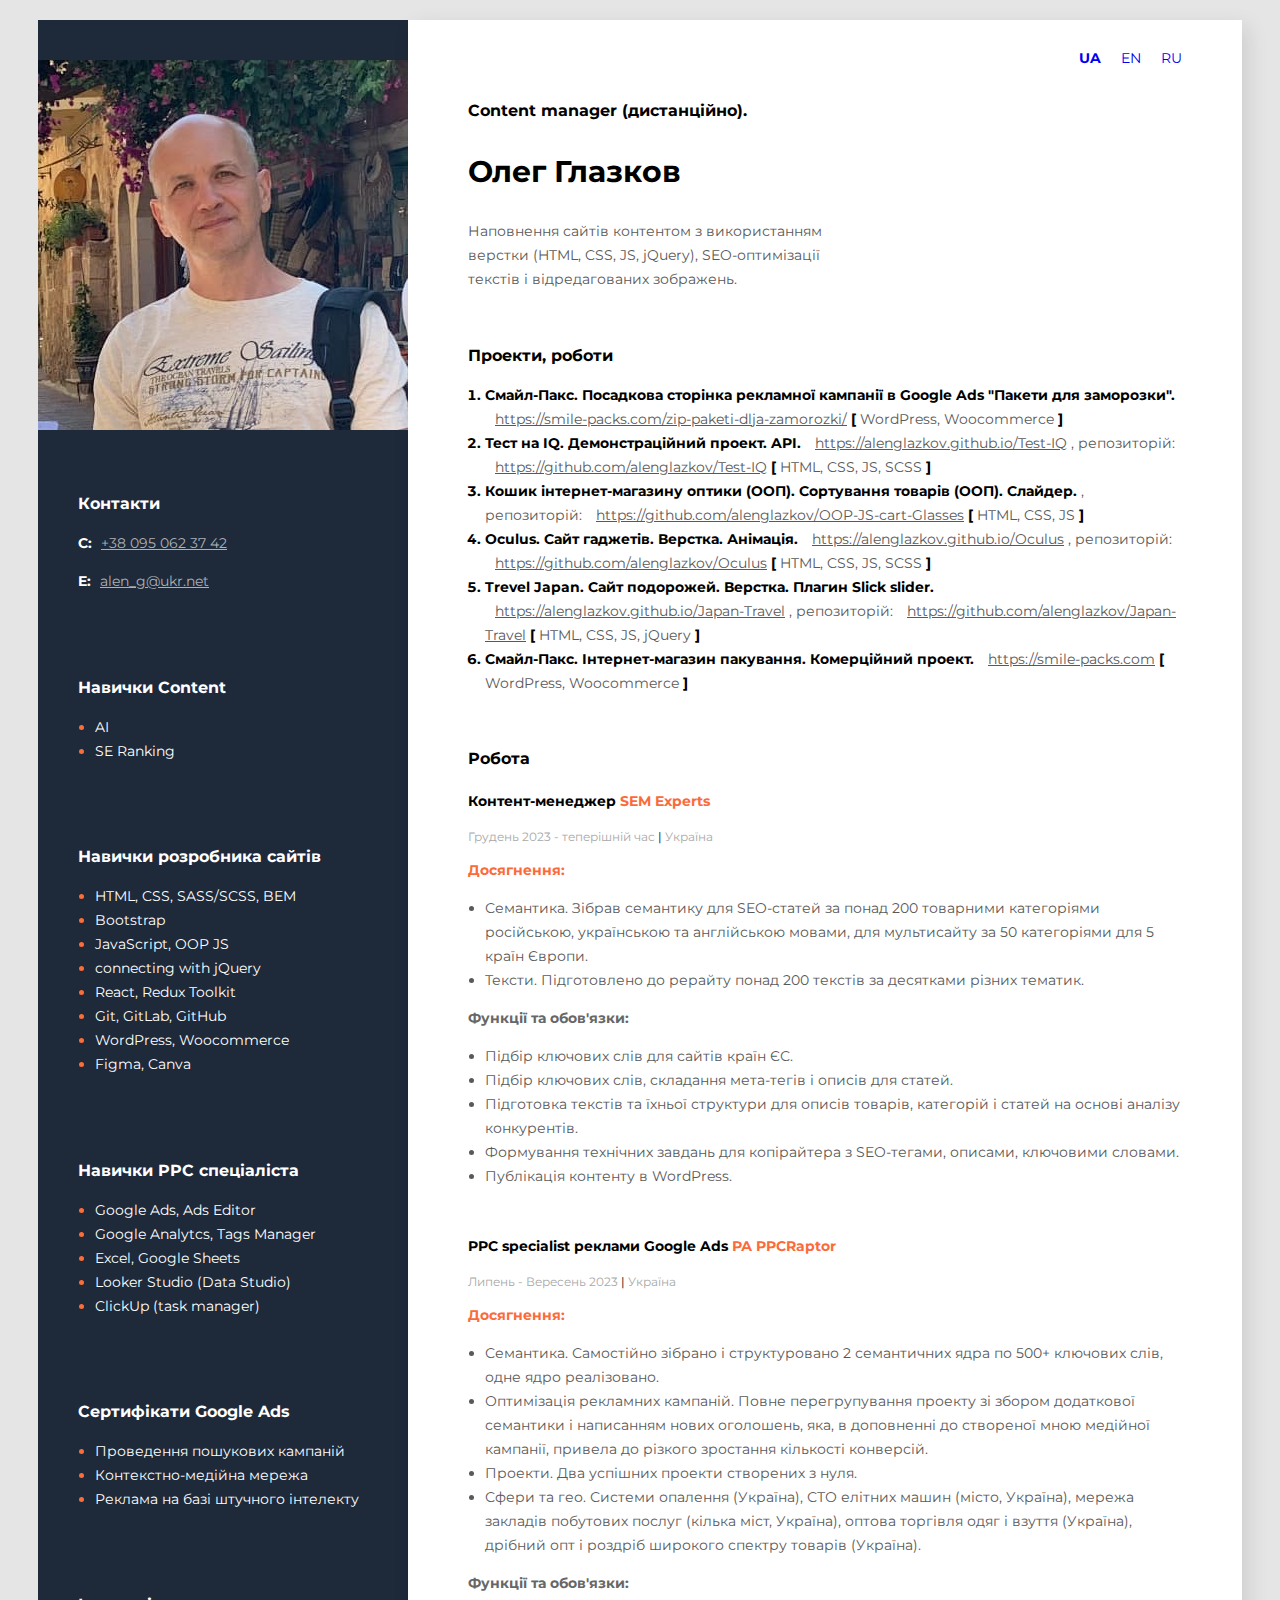
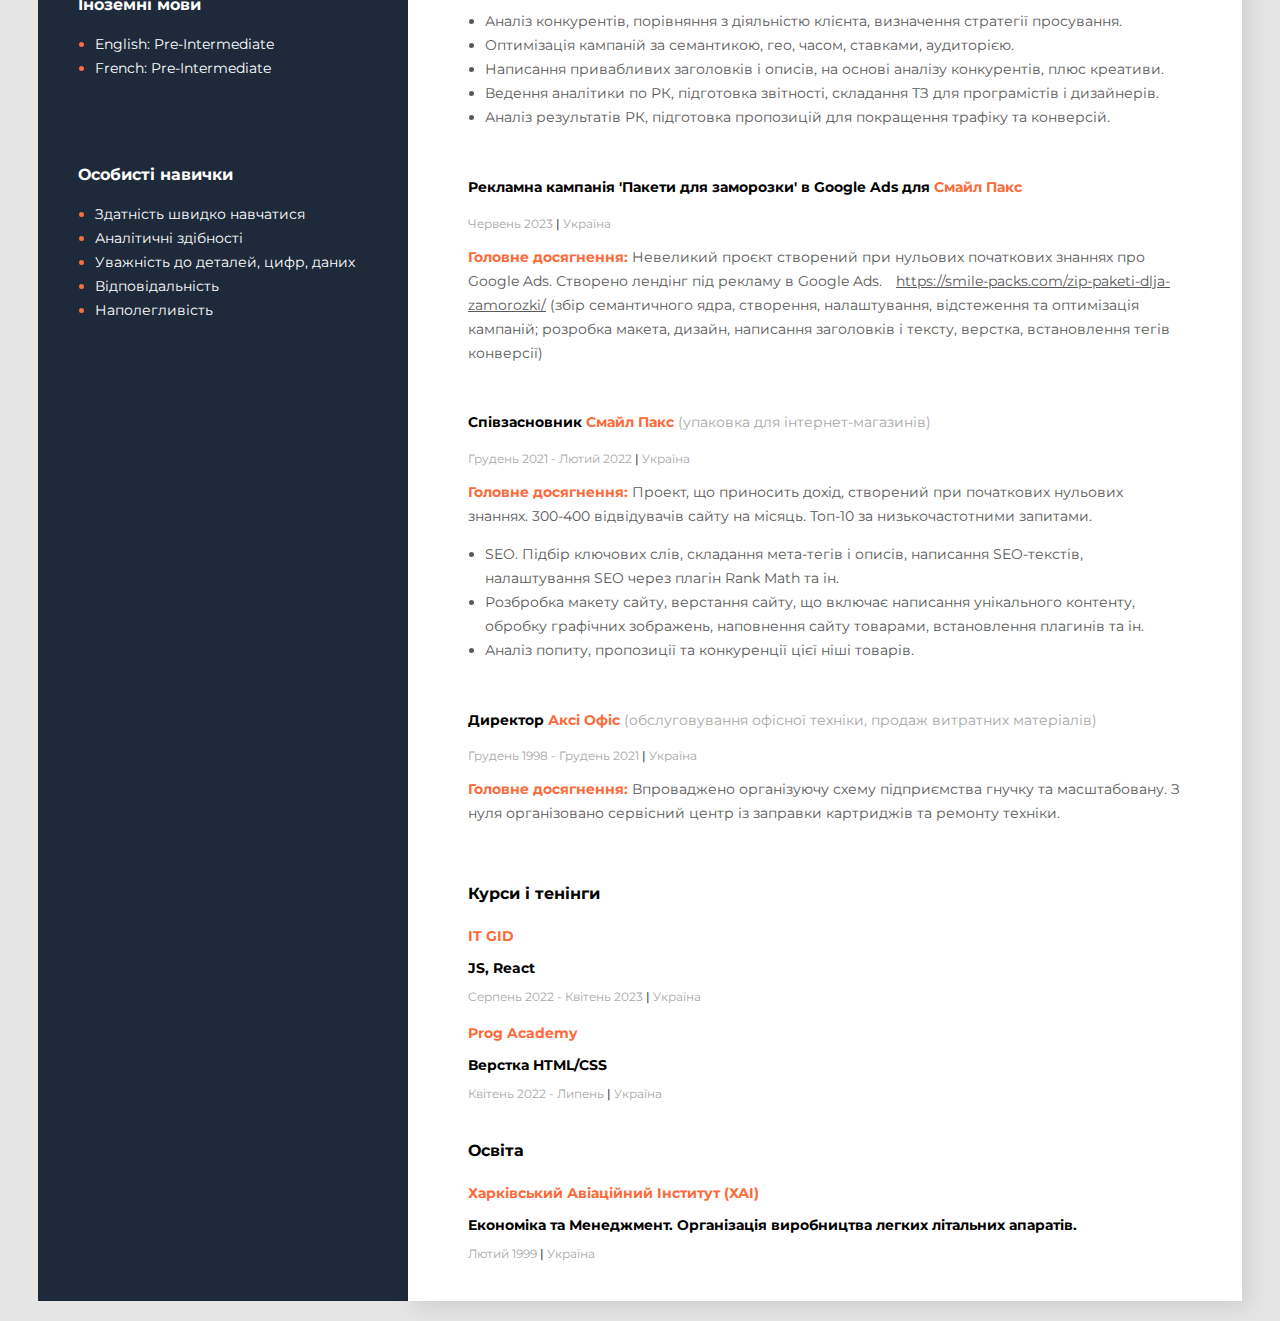
==== commit 348c10f1: "New" ====
--- a/index.html
+++ b/index.html
@@ -102,6 +102,19 @@
                 </h4>
                 <p class="period">Грудень 2023 - теперішній час <span class="line">|</span> Україна</p>
                
+                <p class="work_list_item"><span class="organization">
+                    Досягнення:</span>
+                </p>
+
+                 <ul class="work_list">
+                    <li class="work_list_item">
+                        Семантика. Зібрав семантику для SEO-статей за понад 200 товарними категоріями російською, українською та англійською мовами, для мультисайту за 50 категоріями для 5 країн Європи.
+                  </li>
+                  <li class="work_list_item">
+                    Тексти. Підготовлено до рерайту понад 200 текстів за десятками різних тематик.
+                  </li>
+                </ul>
+
                 <p class="work_list_item"><span class="organization__function">
                     Функції та обов'язки:</span>
                </p>
@@ -236,7 +249,7 @@
                 <h4 class="education_org">Харківський Авіаційний Iнститут (ХАI)</h4>
                 <p class="specialization">Економiка та Менеджмент. Організація виробництва легких літальних апаратів.
                 </p>
-                <p class="period">Вересень 1989 - Лютий 1996 <span class="line">|</span> Україна</p>
+                <p class="period">Лютий 1999 <span class="line">|</span> Україна</p>
                 </ul>
             </div>
         </div>
@@ -261,7 +274,7 @@
             <div class="tech_skils">
                 <h3 class="sidebar-title">Навички Content</h3>
                 <ul class="tech_skils_list">
-                    <li class="tech_skils_item"> <span class="tech_skils_text">AI Copilot</span></li>
+                    <li class="tech_skils_item"> <span class="tech_skils_text">AI</span></li>
                     <li class="tech_skils_item"> <span class="tech_skils_text">SE Ranking</span></li>
                 </ul>
             </div>
@@ -276,7 +289,7 @@
                     <li class="tech_skils_item"> <span class="tech_skils_text">Git, GitLab, GitHub</span></li>
                     <li class="tech_skils_item"> <span class="tech_skils_text">WordPress, Woocommerce</span></li>
                     <!-- <li class="tech_skils_item"> <span class="tech_skils_text">Gulp</span></li> -->
-                    <li class="tech_skils_item"> <span class="tech_skils_text">Figma</span></li>
+                    <li class="tech_skils_item"> <span class="tech_skils_text">Figma, Canva</span></li>
                 </ul>
             </div>
             <div class="tech_skils">
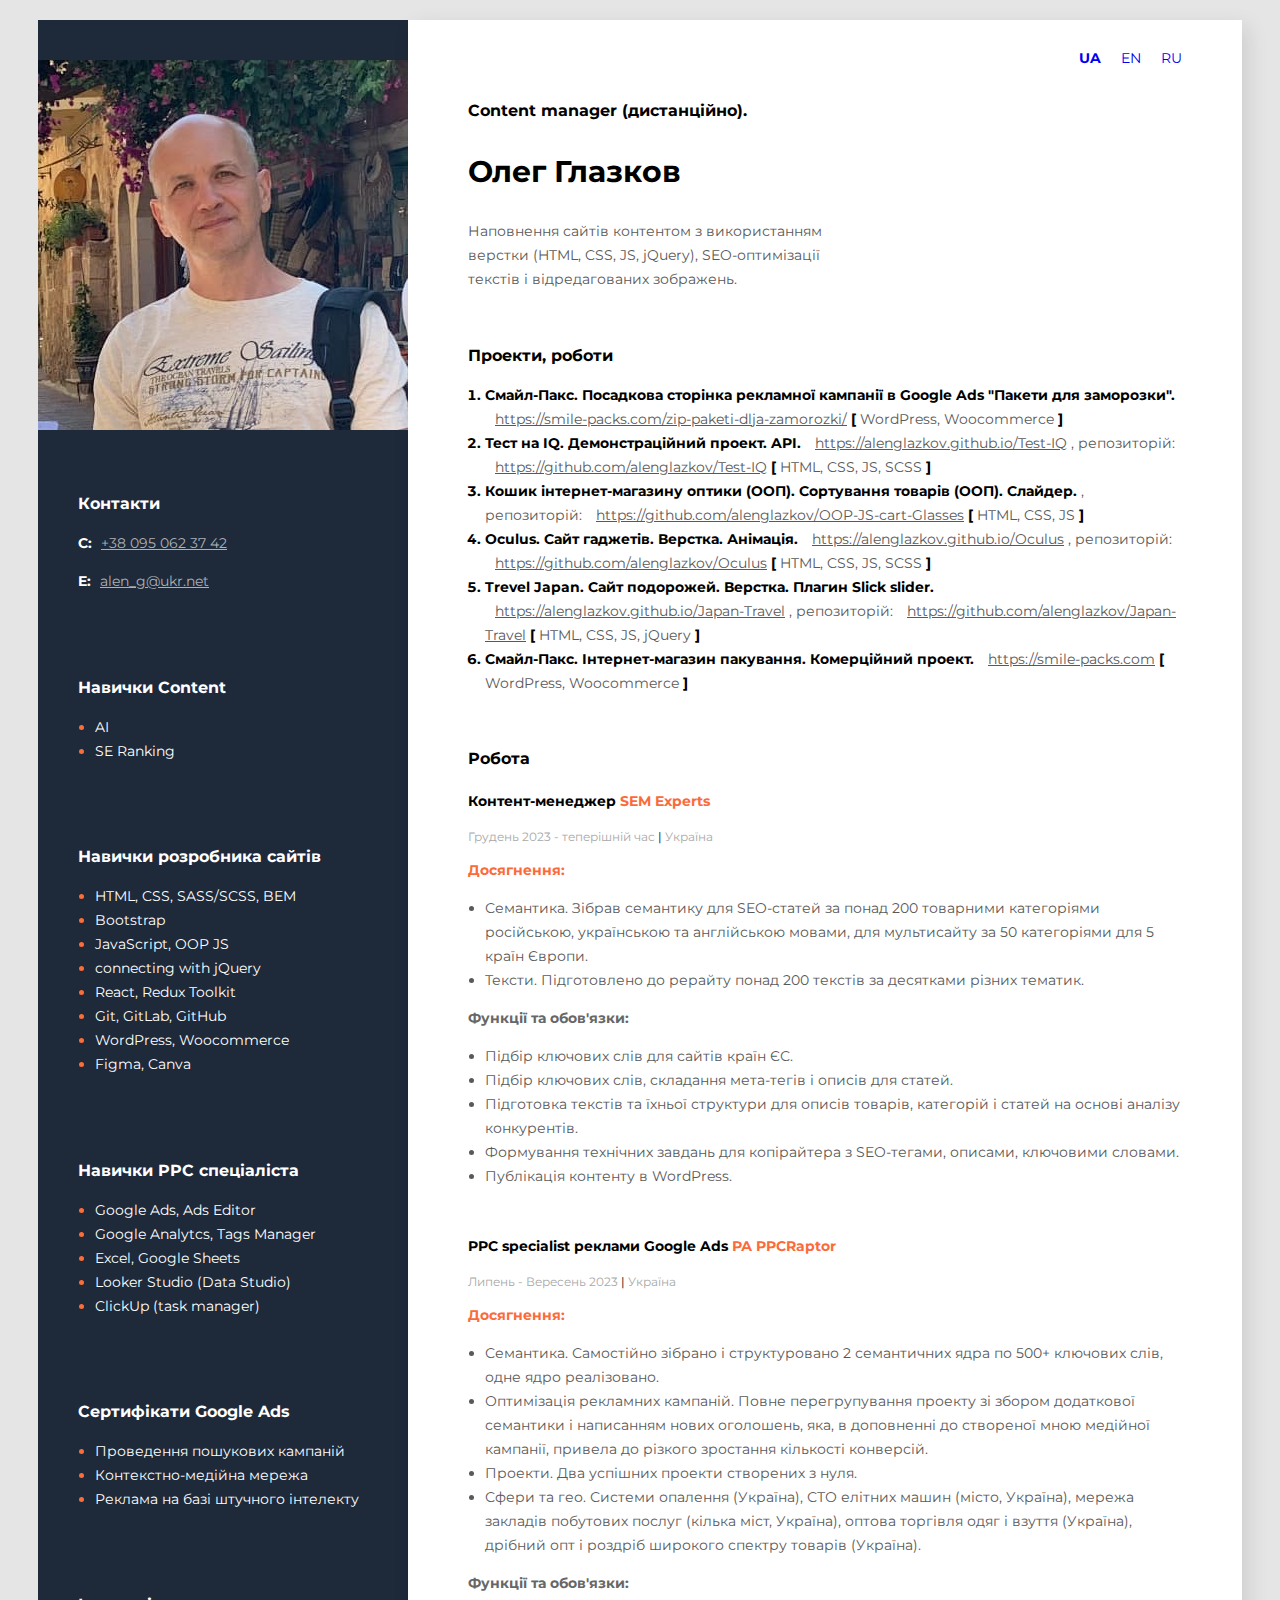
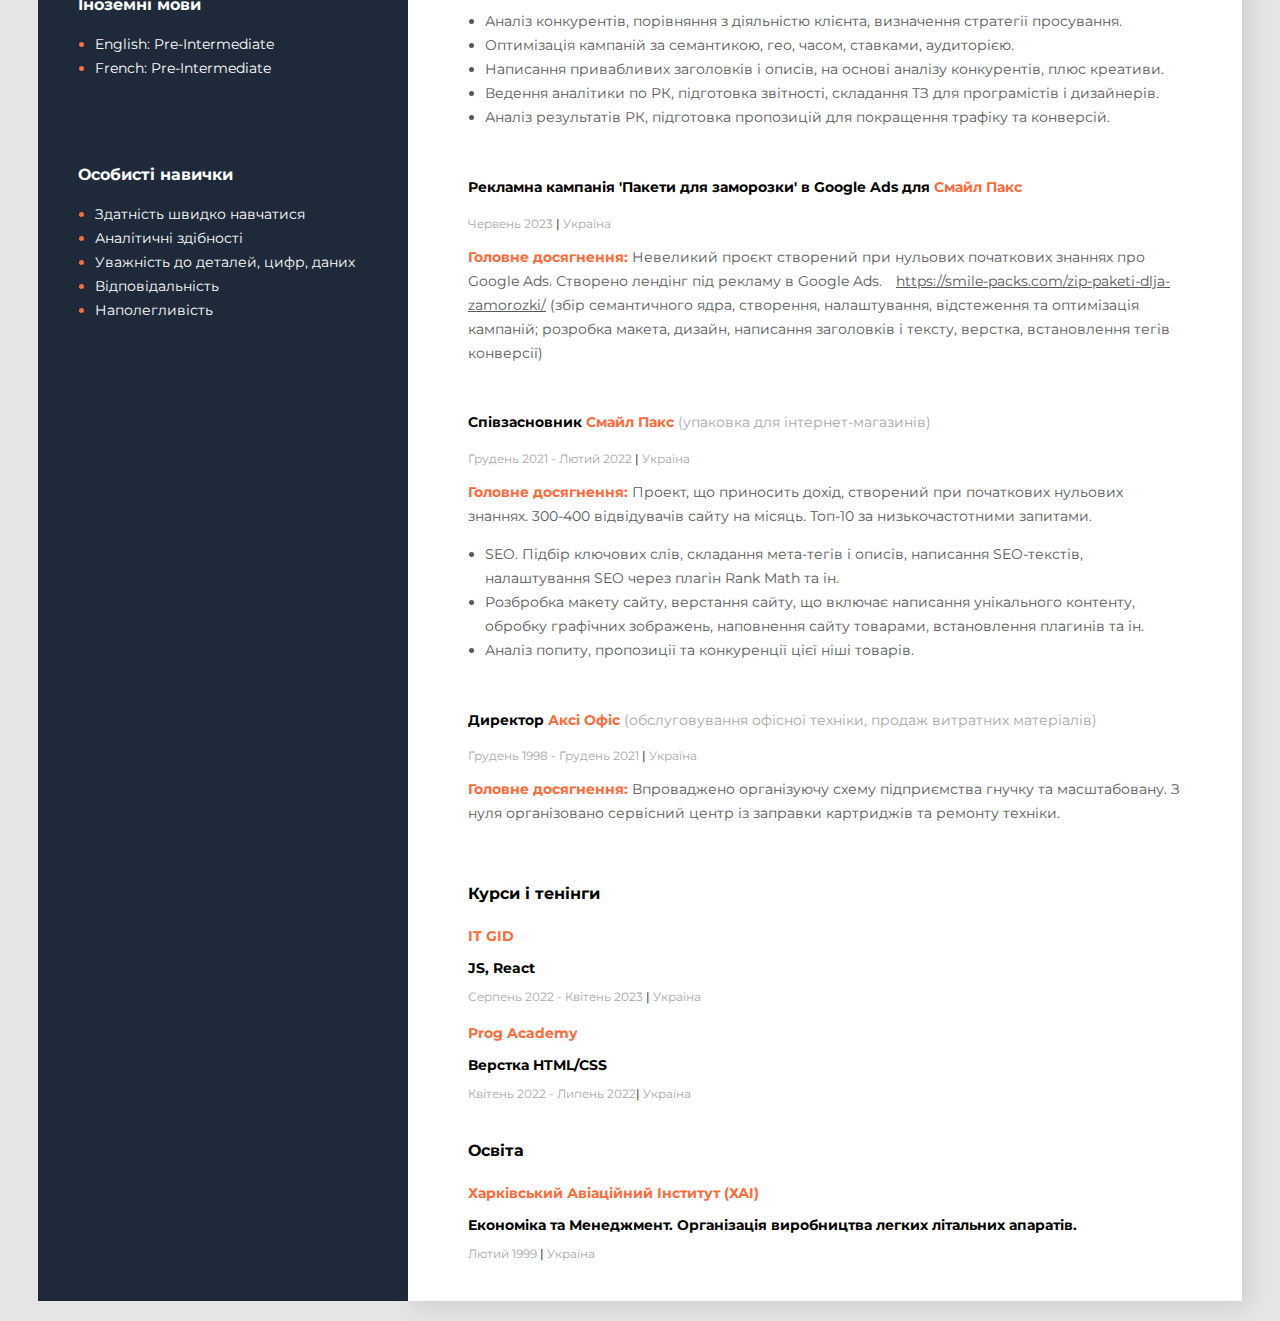
==== commit 79df856a: "New" ====
--- a/index.html
+++ b/index.html
@@ -241,7 +241,7 @@
 
                 <h4 class="education_org">Prog Academy</h4>
                 <p class="specialization">Верстка HTML/CSS</p>
-                <p class="period">Квiтень 2022 - Липень <span class="line">|</span> Україна</p>
+                <p class="period">Квiтень 2022 - Липень 2022<span class="line">|</span> Україна</p>
             </div>
             <!--Education-->
             <div class="education">
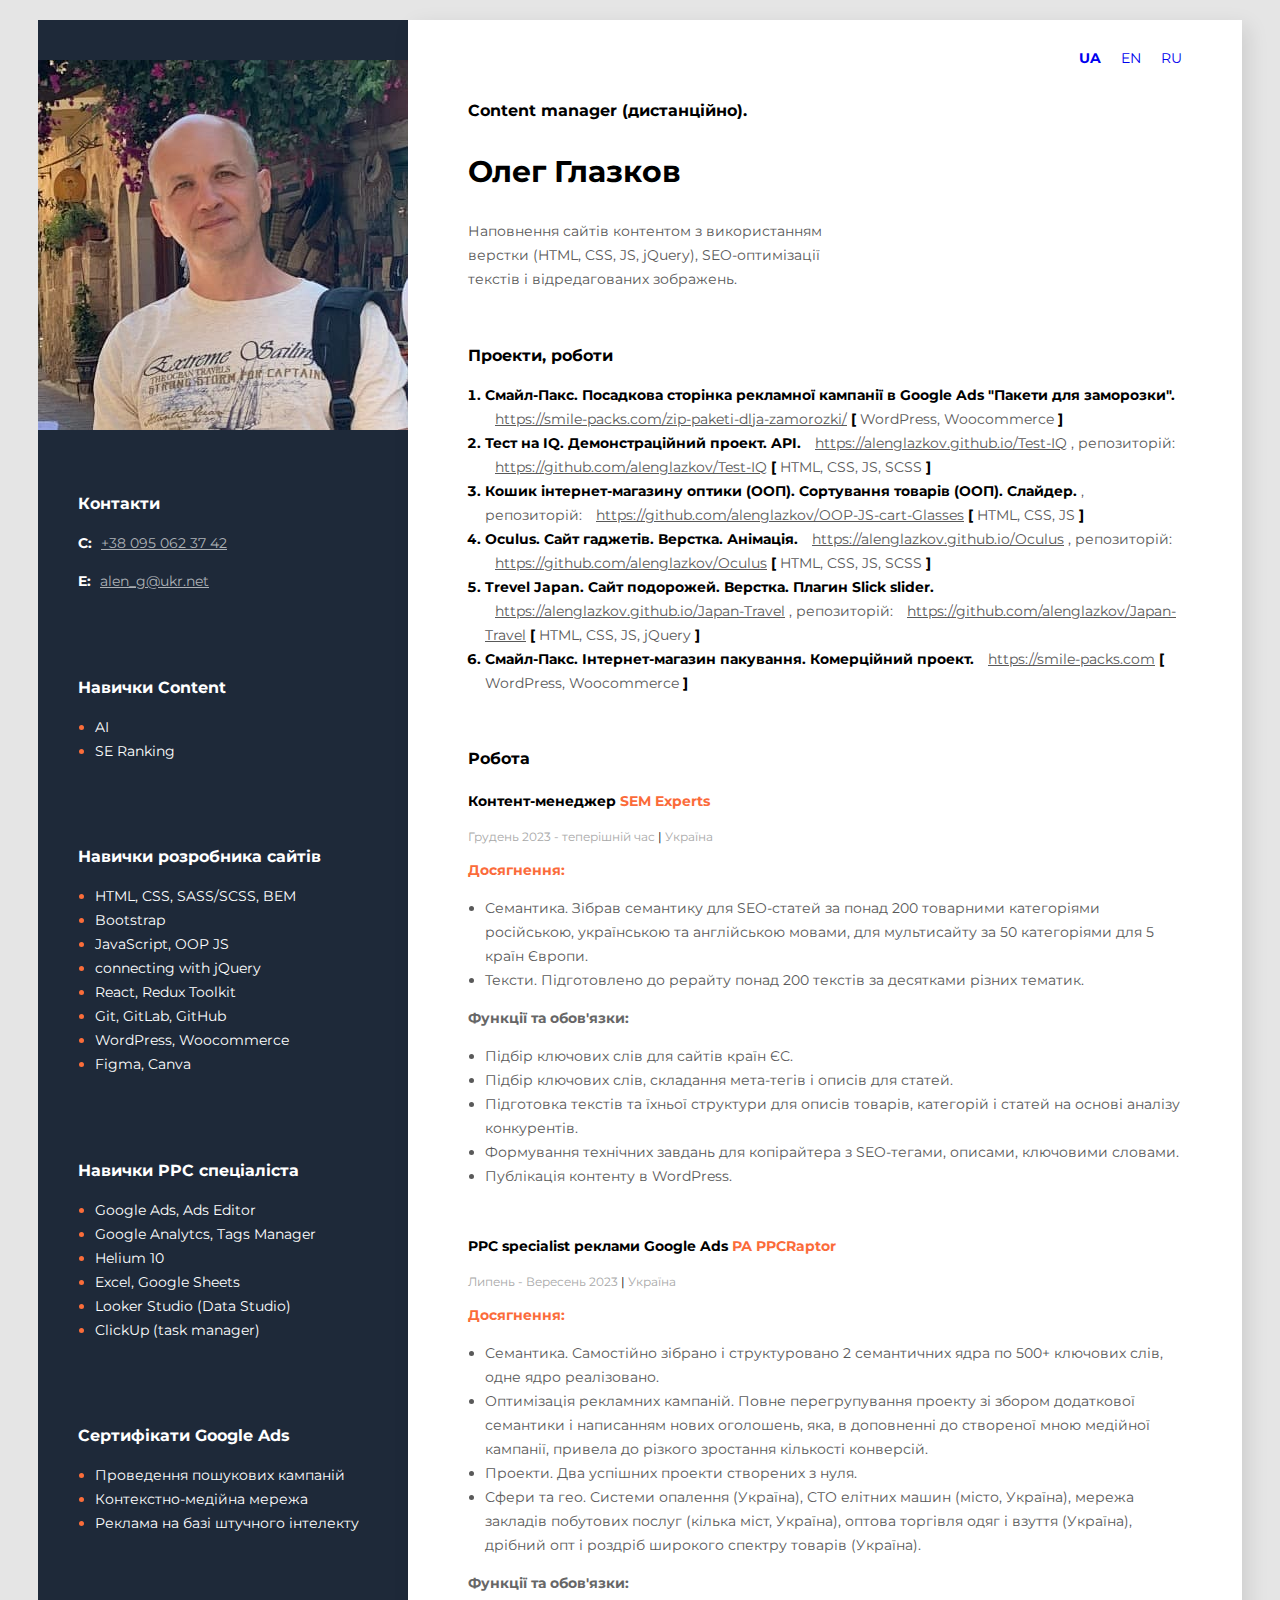
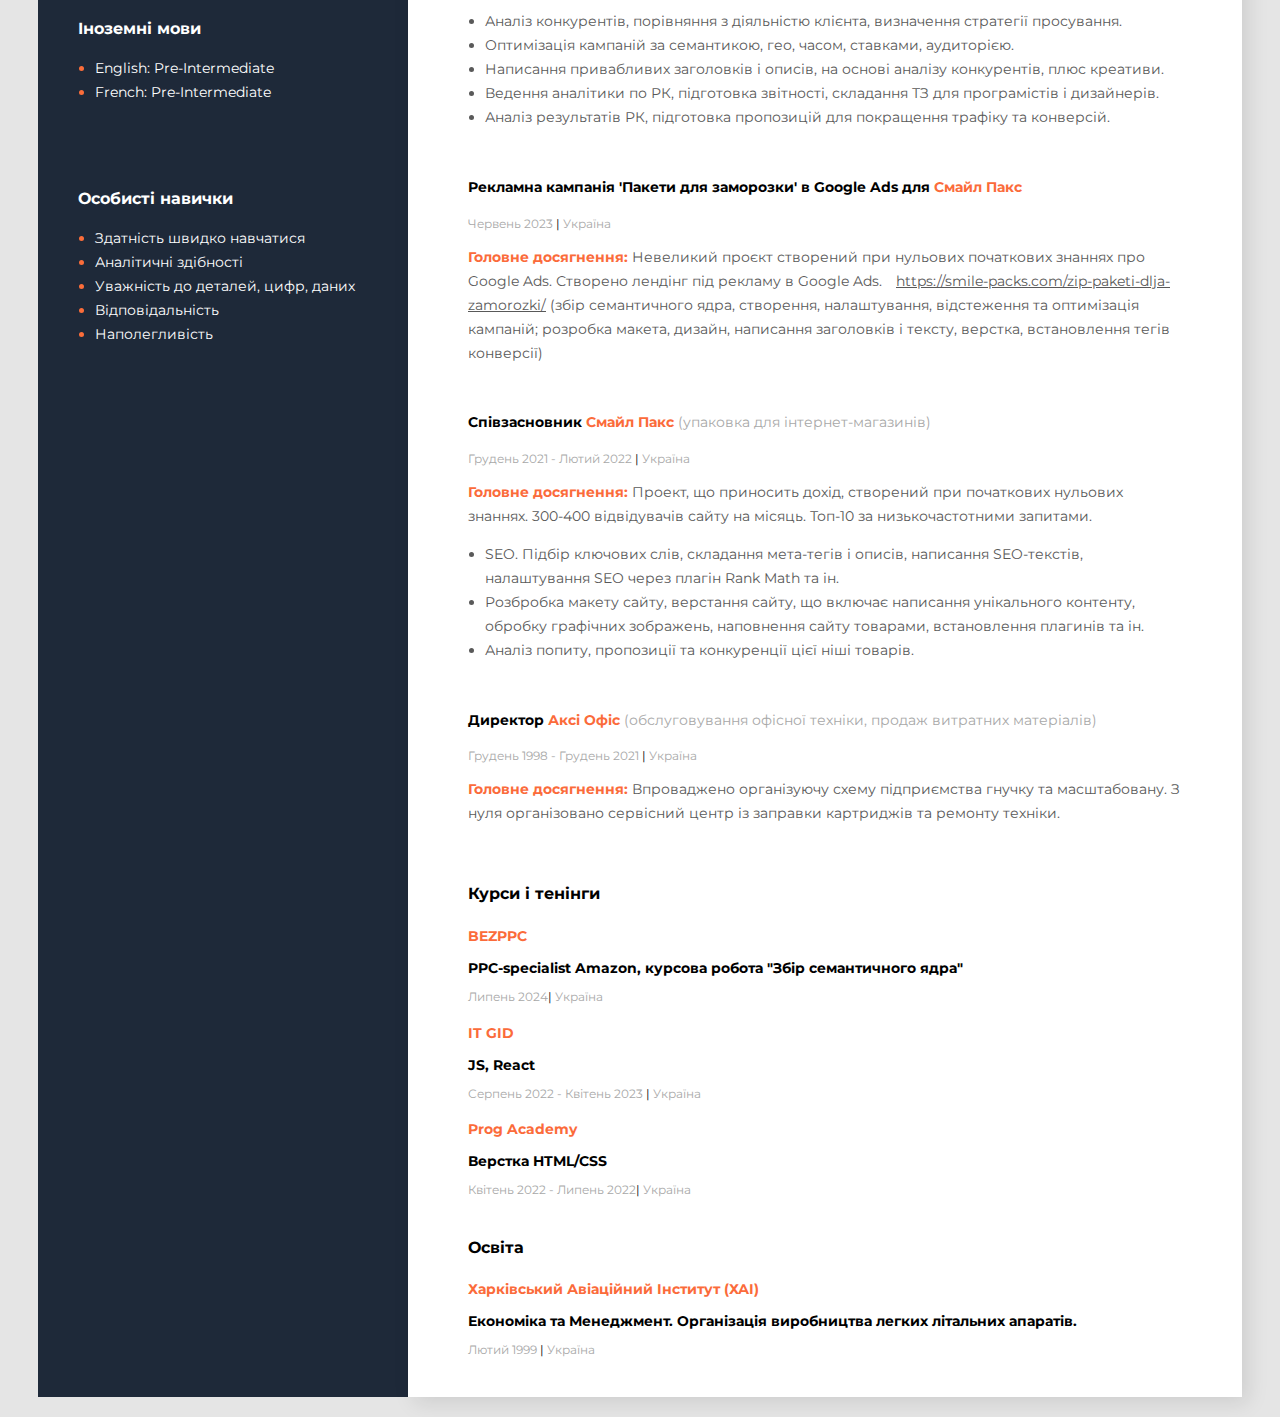
==== commit b1f3168d: "new" ====
--- a/index.html
+++ b/index.html
@@ -235,6 +235,11 @@
             <!--Courses-->
             <div class="education">
                 <h3 class="title">Курси i тенiнги</h3>
+
+                <h4 class="education_org">BEZPPC</h4>
+                <p class="specialization">PPC-specialist Amazon, курсова робота "Збір семантичного ядра"</p>
+                <p class="period">Липень 2024<span class="line">|</span> Україна</p>
+
                 <h4 class="education_org">IT GID</h4>
                 <p class="specialization">JS, React</p>
                 <p class="period">Серпень 2022 - Квітень 2023 <span class="line">|</span> Україна</p>
@@ -297,6 +302,7 @@
                 <ul class="tech_skils_list">
                     <li class="tech_skils_item"> <span class="tech_skils_text">Google Ads, Ads Editor</span></li>
                     <li class="tech_skils_item"> <span class="tech_skils_text">Google Analytcs, Tags Manager</span></li>
+                    <li class="tech_skils_item"> <span class="tech_skils_text">Helium 10</span></li> 
                     <li class="tech_skils_item"> <span class="tech_skils_text">Excel, Google Sheets</span></li>
                     <li class="tech_skils_item"> <span class="tech_skils_text">Looker Studio (Data Studio)</span></li>
                     <li class="tech_skils_item"> <span class="tech_skils_text">ClickUp (task manager)</span></li>
